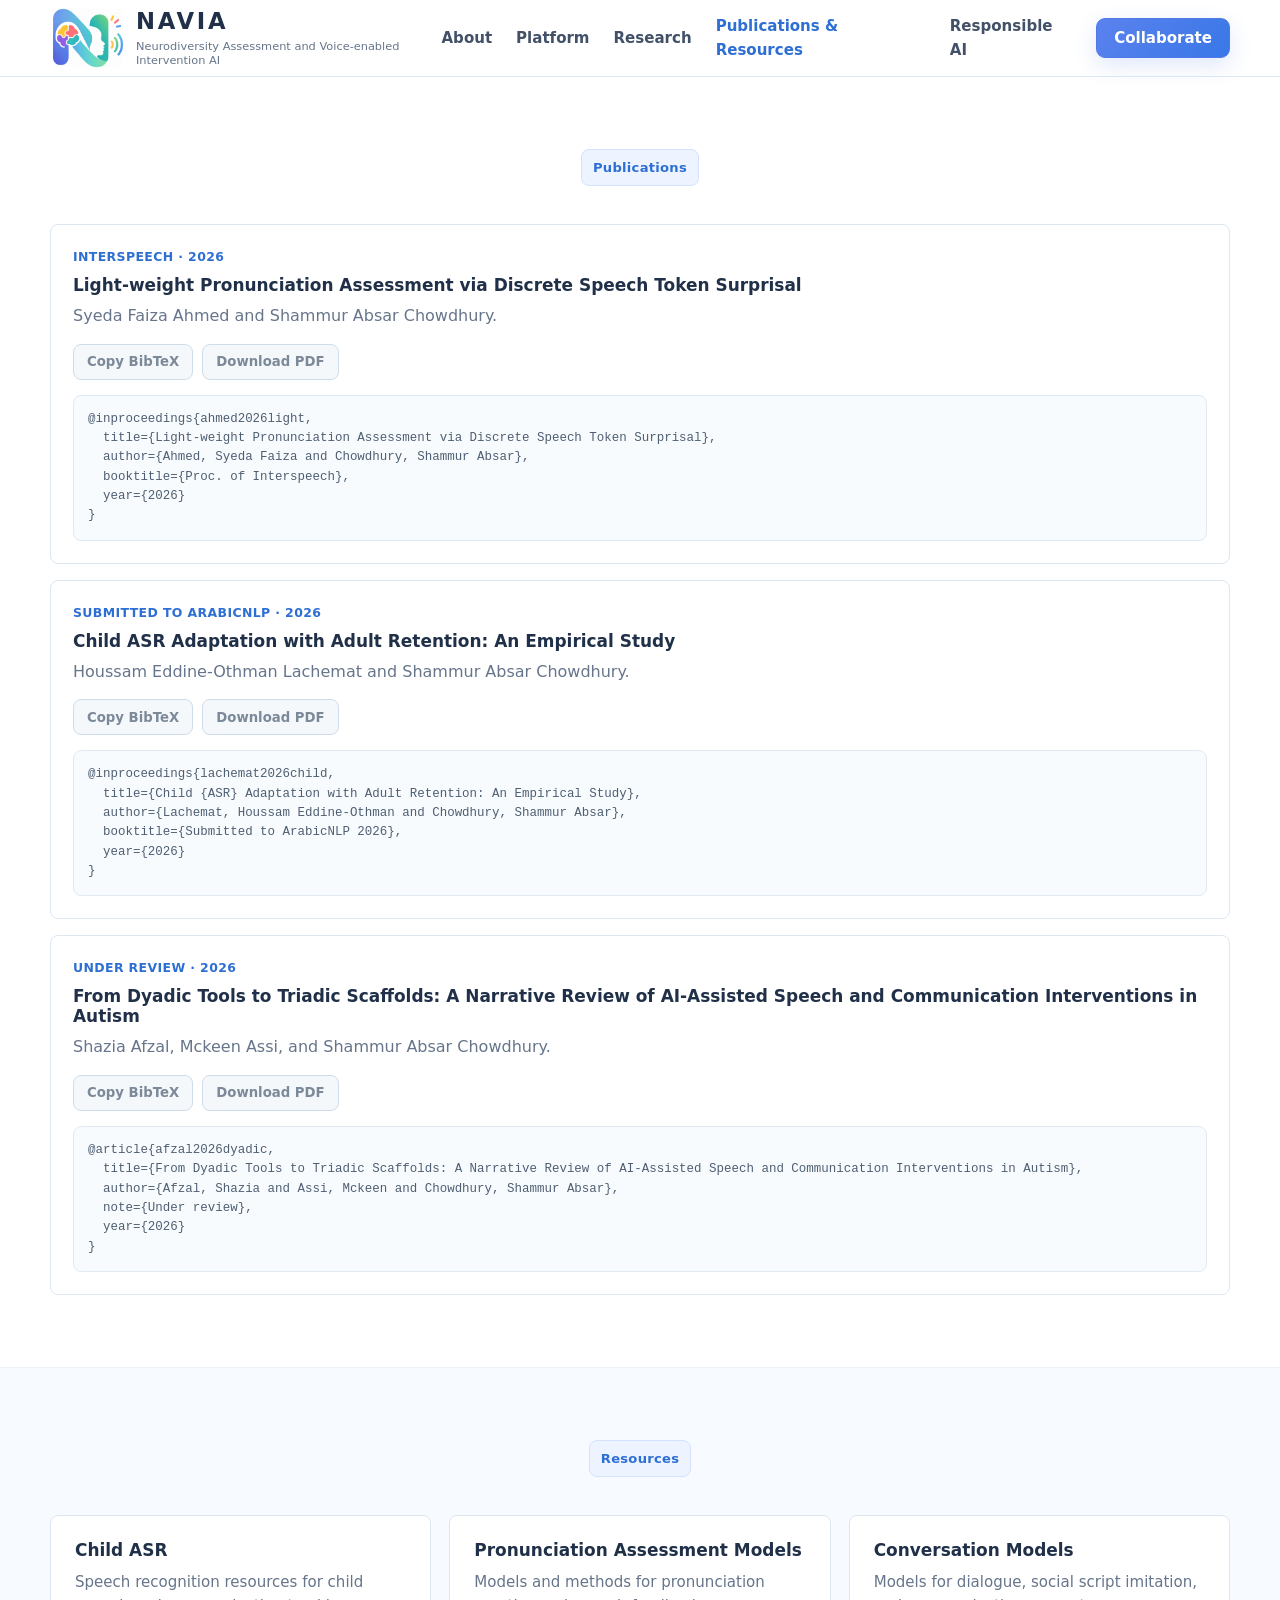
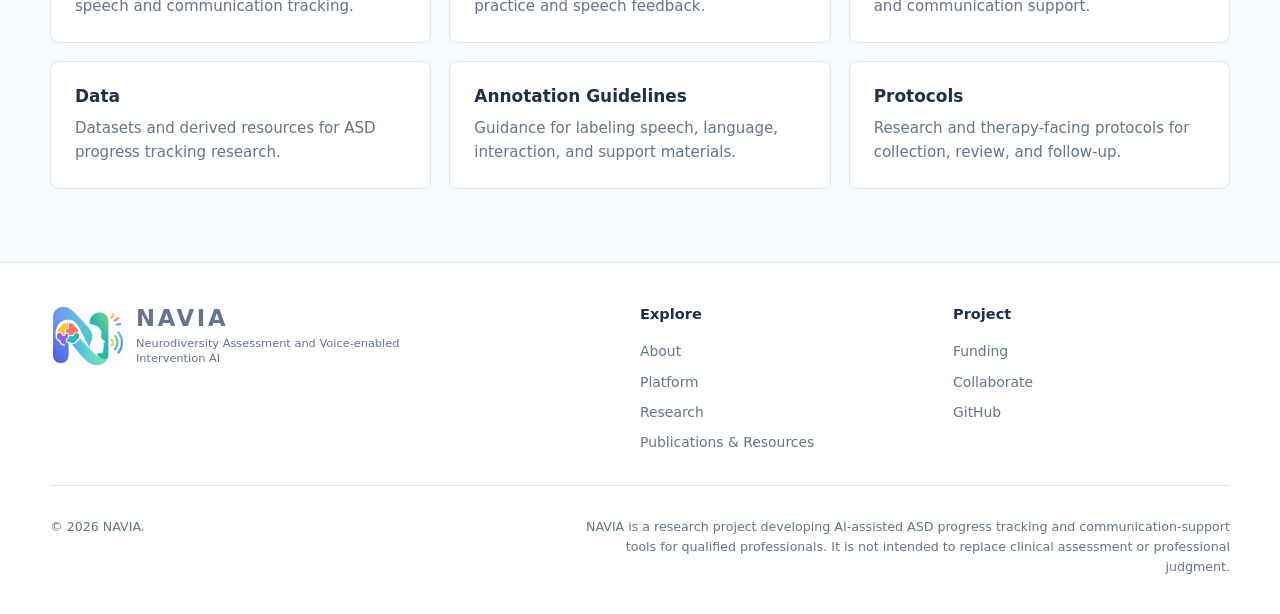
==== publications.html @ b7ba78af "Update resources section categories" ====
<!doctype html>
<html lang="en">
<head>
  <meta charset="utf-8" />
  <meta name="viewport" content="width=device-width, initial-scale=1" />
  <meta name="description" content="NAVIA research publications and resources for ASD progress tracking, speech technology, social stories, and therapist-guided AI." />
  <meta name="theme-color" content="#ffffff" />
  <meta property="og:title" content="NAVIA — Research Publications and Resources" />
  <meta property="og:description" content="Research outputs, resources, and future publications from the NAVIA project." />
  <meta property="og:type" content="website" />
  <title>NAVIA — Research Publications and Resources</title>
  <link rel="stylesheet" href="styles.css?v=20260819-publications" />
</head>
<body>
  <a class="skip-link" href="#main">Skip to content</a>

  <header class="site-header">
    <div class="container nav-wrap">
      <a class="brand" href="index.html#home" aria-label="NAVIA home">
        <img class="brand-mark" src="assets/navia-logo.png?v=20260818-adapted" alt="" width="80" height="80" />
        <span class="brand-copy">
          <strong>NAVIA</strong>
          <small>Neurodiversity Assessment and Voice-enabled Intervention AI</small>
        </span>
      </a>

      <button class="nav-toggle" type="button" aria-label="Open navigation" aria-controls="primary-navigation" aria-expanded="false">
        <span></span><span></span><span></span>
      </button>

      <nav class="main-nav" id="primary-navigation" aria-label="Primary navigation">
        <a href="index.html#about">About</a>
        <a href="index.html#platform">Platform</a>
        <a href="index.html#research">Research</a>
        <a class="active" href="publications.html">Publications &amp; Resources</a>
        <a href="index.html#responsible">Responsible AI</a>
        <a class="button button-small" href="index.html#collaborate">Collaborate</a>
      </nav>
    </div>
  </header>

  <main id="main">
    <section class="section">
      <div class="container">
        <div class="section-heading reveal">
          <span class="eyebrow">Publications</span>
        </div>

        <div class="publication-list">
          <article class="publication-item reveal">
            <div class="publication-meta">Interspeech · 2026</div>
            <h3>Light-weight Pronunciation Assessment via Discrete Speech Token Surprisal</h3>
            <p>Syeda Faiza Ahmed and Shammur Absar Chowdhury.</p>
            <div class="publication-actions" aria-label="Publication actions unavailable in this version">
              <button type="button" disabled>Copy BibTeX</button>
              <button type="button" disabled>Download PDF</button>
            </div>
            <pre class="bibtex" aria-label="BibTeX citation">@inproceedings{ahmed2026light,
  title={Light-weight Pronunciation Assessment via Discrete Speech Token Surprisal},
  author={Ahmed, Syeda Faiza and Chowdhury, Shammur Absar},
  booktitle={Proc. of Interspeech},
  year={2026}
}</pre>
          </article>

          <article class="publication-item reveal">
            <div class="publication-meta">Submitted to ArabicNLP · 2026</div>
            <h3>Child ASR Adaptation with Adult Retention: An Empirical Study</h3>
            <p>Houssam Eddine-Othman Lachemat and Shammur Absar Chowdhury.</p>
            <div class="publication-actions" aria-label="Publication actions unavailable in this version">
              <button type="button" disabled>Copy BibTeX</button>
              <button type="button" disabled>Download PDF</button>
            </div>
            <pre class="bibtex" aria-label="BibTeX citation">@inproceedings{lachemat2026child,
  title={Child {ASR} Adaptation with Adult Retention: An Empirical Study},
  author={Lachemat, Houssam Eddine-Othman and Chowdhury, Shammur Absar},
  booktitle={Submitted to ArabicNLP 2026},
  year={2026}
}</pre>
          </article>

          <article class="publication-item reveal">
            <div class="publication-meta">Under Review · 2026</div>
            <h3>From Dyadic Tools to Triadic Scaffolds: A Narrative Review of AI-Assisted Speech and Communication Interventions in Autism</h3>
            <p>Shazia Afzal, Mckeen Assi, and Shammur Absar Chowdhury.</p>
            <div class="publication-actions" aria-label="Publication actions unavailable in this version">
              <button type="button" disabled>Copy BibTeX</button>
              <button type="button" disabled>Download PDF</button>
            </div>
            <pre class="bibtex" aria-label="BibTeX citation">@article{afzal2026dyadic,
  title={From Dyadic Tools to Triadic Scaffolds: A Narrative Review of AI-Assisted Speech and Communication Interventions in Autism},
  author={Afzal, Shazia and Assi, Mckeen and Chowdhury, Shammur Absar},
  note={Under review},
  year={2026}
}</pre>
          </article>
        </div>
      </div>
    </section>

    <section class="section soft">
      <div class="container">
        <div class="section-heading reveal">
          <span class="eyebrow">Resources</span>
        </div>

        <div class="resource-grid">
          <article class="resource-card reveal">
            <h3>Child ASR</h3>
            <p>Speech recognition resources for child speech and communication tracking.</p>
          </article>
          <article class="resource-card reveal">
            <h3>Pronunciation Assessment Models</h3>
            <p>Models and methods for pronunciation practice and speech feedback.</p>
          </article>
          <article class="resource-card reveal">
            <h3>Conversation Models</h3>
            <p>Models for dialogue, social script imitation, and communication support.</p>
          </article>
          <article class="resource-card reveal">
            <h3>Data</h3>
            <p>Datasets and derived resources for ASD progress tracking research.</p>
          </article>
          <article class="resource-card reveal">
            <h3>Annotation Guidelines</h3>
            <p>Guidance for labeling speech, language, interaction, and support materials.</p>
          </article>
          <article class="resource-card reveal">
            <h3>Protocols</h3>
            <p>Research and therapy-facing protocols for collection, review, and follow-up.</p>
          </article>
        </div>
      </div>
    </section>
  </main>

  <footer class="site-footer">
    <div class="container footer-grid">
      <div>
        <a class="brand footer-brand" href="index.html#home">
          <img class="brand-mark" src="assets/navia-logo.png?v=20260818-adapted" alt="" width="80" height="80" />
          <span class="brand-copy">
            <strong>NAVIA</strong>
            <small>Neurodiversity Assessment and Voice-enabled Intervention AI</small>
          </span>
        </a>
      </div>
      <div>
        <h3>Explore</h3>
        <a href="index.html#about">About</a>
        <a href="index.html#platform">Platform</a>
        <a href="index.html#research">Research</a>
        <a href="publications.html">Publications &amp; Resources</a>
      </div>
      <div>
        <h3>Project</h3>
        <a href="index.html#funding">Funding</a>
        <a href="index.html#collaborate">Collaborate</a>
        <a href="https://github.com/NAVIA-NeurodiversityWSpeech">GitHub</a>
      </div>
    </div>
    <div class="container footer-bottom">
      <p>© <span id="year"></span> NAVIA.</p>
      <p>NAVIA is a research project developing AI-assisted ASD progress tracking and communication-support tools for qualified professionals. It is not intended to replace clinical assessment or professional judgment.</p>
    </div>
  </footer>

  <script src="script.js?v=20260818-adapted"></script>
</body>
</html>
---- styles.css ----
:root {
  --bg: #ffffff;
  --ink: #203048;
  --muted: #66758b;
  --line: #dce7f2;
  --blue: #4f79e7;
  --blue-2: #2e6fd3;
  --teal: #37b9ad;
  --lavender: #8f7ae7;
  --soft: #f7fbff;
  --shadow: 0 18px 50px rgba(51, 82, 120, 0.10);
  --radius: 8px;
  --max: 1180px;
}

* { box-sizing: border-box; }
html { scroll-behavior: smooth; }
body {
  margin: 0;
  font-family: Inter, ui-sans-serif, system-ui, -apple-system, BlinkMacSystemFont, "Segoe UI", sans-serif;
  color: var(--ink);
  background: var(--bg);
  line-height: 1.6;
  -webkit-font-smoothing: antialiased;
}
a { color: inherit; text-decoration: none; }
img, svg { max-width: 100%; display: block; }
button, input, textarea, select { font: inherit; }
.container { width: min(var(--max), calc(100% - 40px)); margin: 0 auto; }

.skip-link {
  position: absolute;
  top: -60px;
  left: 16px;
  z-index: 999;
  padding: 10px 14px;
  border-radius: 8px;
  background: var(--ink);
  color: white;
}
.skip-link:focus { top: 12px; }

.site-header {
  position: sticky;
  top: 0;
  z-index: 50;
  border-bottom: 1px solid rgba(220,231,242,.9);
  background: rgba(255,255,255,.94);
  backdrop-filter: blur(14px);
}
.nav-wrap {
  min-height: 76px;
  display: flex;
  align-items: center;
  justify-content: space-between;
  gap: 24px;
}
.brand { display: inline-flex; align-items: center; gap: 10px; }
.brand-mark { width: 76px; height: 62px; object-fit: contain; flex: 0 0 auto; }
.brand-copy { display: flex; flex-direction: column; line-height: 1.08; }
.brand-copy strong { font-size: 1.42rem; letter-spacing: .12em; font-weight: 700; }
.brand-copy small {
  margin-top: 5px;
  max-width: 285px;
  color: var(--muted);
  font-size: .71rem;
  line-height: 1.25;
}

.main-nav { display: flex; align-items: center; gap: 24px; }
.main-nav a { color: #425168; font-size: .94rem; font-weight: 650; }
.main-nav a:not(.button):hover,
.main-nav a.active { color: var(--blue-2); }
.nav-toggle { display: none; border: 0; background: transparent; padding: 8px; cursor: pointer; }
.nav-toggle span { display: block; width: 24px; height: 2px; background: var(--ink); margin: 5px 0; border-radius: 999px; }

.button {
  display: inline-flex;
  align-items: center;
  justify-content: center;
  min-height: 46px;
  padding: 0 21px;
  border: 1px solid var(--blue);
  border-radius: 9px;
  background: linear-gradient(135deg, #5b82ee, #3877e7);
  color: white !important;
  font-weight: 700;
  box-shadow: 0 8px 22px rgba(61,112,220,.16);
  transition: transform .18s ease, box-shadow .18s ease;
}
.button:hover { transform: translateY(-1px); box-shadow: 0 11px 28px rgba(61,112,220,.22); }
.button-small { min-height: 40px; padding: 0 17px; }
.button-outline { background: white; color: var(--blue-2) !important; box-shadow: none; }

.hero {
  position: relative;
  overflow: hidden;
  padding: 58px 0 58px;
  background: linear-gradient(180deg, #fbfdff 0%, #ffffff 72%);
}
.hero-grid { display: grid; grid-template-columns: 1.03fr .97fr; gap: 54px; align-items: center; }
.eyebrow {
  display: inline-flex;
  padding: 7px 11px;
  border-radius: 8px;
  background: #eef4ff;
  border: 1px solid #d4e2ff;
  color: var(--blue-2);
  font-size: .82rem;
  font-weight: 700;
  letter-spacing: .02em;
}
h1, h2, h3 { margin: 0; line-height: 1.18; }
.hero-title {
  margin-top: 16px;
  max-width: 690px;
  font-size: clamp(1.95rem, 3.1vw, 2.85rem);
  line-height: 1.22;
  font-weight: 720;
  letter-spacing: 0;
}
h2 { font-size: clamp(1.7rem, 2.7vw, 2.45rem); letter-spacing: -.015em; }
h3 { font-size: 1.06rem; }
.hero-lead {
  margin: 20px 0 0;
  max-width: 620px;
  color: var(--muted);
  font-size: 1.02rem;
}
.hero-actions { display: flex; gap: 13px; margin-top: 25px; }
.hero-trust {
  display: flex;
  flex-wrap: wrap;
  gap: 9px 18px;
  margin-top: 24px;
  color: #52637a;
  font-size: .87rem;
  font-weight: 650;
}
.hero-trust span::before { content: "•"; color: var(--teal); margin-right: 8px; }
.hero-visual {
  width: min(100%, 500px);
  justify-self: end;
  overflow: hidden;
  border: 1px solid #dbe8f5;
  border-radius: 18px;
  box-shadow: 0 24px 44px rgba(53,83,110,.12);
  background: #fff;
}
.hero-visual img {
  display: block;
  width: 100%;
  height: clamp(285px, 31vw, 370px);
  object-fit: cover;
}

.section { padding: 72px 0; }
.section.soft {
  background: var(--soft);
  border-top: 1px solid #edf3f8;
  border-bottom: 1px solid #edf3f8;
}
.section-heading { max-width: 760px; margin: 0 auto 38px; text-align: center; }
.section-heading h2 { margin-top: 13px; }
.section-heading p { margin: 14px 0 0; color: var(--muted); font-size: 1.02rem; }

.core-grid {
  display: grid;
  grid-template-columns: repeat(3, minmax(0, 1fr));
  gap: 18px;
}
.core-card {
  padding: 28px 24px;
  border: 1px solid var(--line);
  border-radius: var(--radius);
  background: white;
  transition: transform .18s ease, box-shadow .18s ease, border-color .18s ease;
}
.core-card:hover { transform: translateY(-3px); box-shadow: var(--shadow); border-color: #c9d9eb; }
.core-card h3 { margin-top: 18px; font-size: 1.16rem; }
.core-card p { margin: 10px 0 0; color: var(--muted); font-size: .94rem; }
.icon-circle {
  width: 58px;
  height: 58px;
  border-radius: 50%;
  display: grid;
  place-items: center;
}
.icon-circle svg { width: 32px; height: 32px; }
.icon-circle.blue { color: #4673df; background: #edf2ff; }
.icon-circle.teal { color: #2d9f98; background: #e8f7f5; }
.icon-circle.lavender { color: #7c6add; background: #f0edff; }

.support-strip {
  margin-top: 18px;
  padding: 18px 20px;
  display: flex;
  align-items: center;
  flex-wrap: wrap;
  gap: 10px;
  border: 1px solid #dce8f2;
  border-radius: 8px;
  background: #fbfdff;
}
.support-strip strong { margin-right: 5px; }
.support-strip span {
  padding: 6px 9px;
  border-radius: 8px;
  background: #f0f6ff;
  color: #52647b;
  font-size: .82rem;
}

.workflow-grid {
  display: grid;
  grid-template-columns: 1fr auto 1fr auto 1fr auto 1fr;
  gap: 14px;
  align-items: stretch;
}
.workflow-step {
  position: relative;
  padding: 20px 18px 18px;
  border: 1px solid var(--line);
  border-top: 4px solid #78d4c8;
  border-radius: 8px;
  background: white;
  box-shadow: 0 12px 26px rgba(45,72,96,.06);
}
.workflow-step:nth-of-type(2) { border-top-color: #8da8ef; }
.workflow-step:nth-of-type(3) { border-top-color: #f3c657; }
.workflow-step:nth-of-type(4) { border-top-color: #7ad391; }
.workflow-step h3 { margin-top: 15px; }
.workflow-step p { margin: 8px 0 0; color: var(--muted); font-size: .9rem; }
.workflow-step small {
  display: block;
  margin-top: 13px;
  color: #52647b;
  font-size: .76rem;
  font-weight: 700;
}
.workflow-arrow {
  display: grid;
  place-items: center;
  color: #7d8ba0;
  font-size: 1.35rem;
}
.step-number {
  width: 30px;
  height: 30px;
  display: grid;
  place-items: center;
  border-radius: 8px;
  background: #edf3ff;
  color: var(--blue-2);
  font-weight: 800;
}
.loop-note {
  width: fit-content;
  margin: 20px auto 0;
  padding: 8px 12px;
  border-radius: 8px;
  background: #ecf8f5;
  color: #278c80;
  font-size: .86rem;
  font-weight: 700;
}

.research-simple {
  display: grid;
  grid-template-columns: .95fr 1.05fr;
  gap: 58px;
  align-items: start;
}
.research-copy h2 { margin-top: 14px; }
.research-copy p { margin: 16px 0 0; color: var(--muted); }
.research-tags { display: grid; gap: 12px; }
.research-tags > div {
  padding: 17px 18px;
  border: 1px solid var(--line);
  border-radius: 8px;
  background: white;
}
.research-tags strong { display: block; font-size: .97rem; }
.research-tags span { display: block; margin-top: 4px; color: var(--muted); font-size: .87rem; }

.responsible-grid {
  display: grid;
  grid-template-columns: repeat(4, minmax(0, 1fr));
  gap: 16px;
}
.mini-card {
  padding: 22px;
  border: 1px solid var(--line);
  background: white;
  border-radius: 8px;
}
.mini-card p { color: var(--muted); font-size: .91rem; margin: 8px 0 0; }

.about-card {
  display: grid;
  grid-template-columns: .95fr 1.05fr;
  gap: 42px;
  align-items: center;
  padding: 34px 36px;
  border: 1px solid var(--line);
  border-radius: 8px;
  background: linear-gradient(135deg, #fbfdff 0%, #f8fcfb 100%);
}
.about-card h2 { margin-top: 14px; font-size: clamp(1.65rem, 2.6vw, 2.35rem); }
.about-card p { color: var(--muted); font-size: 1rem; }
.about-copy p { margin: 16px 0 0; }
.about-panel {
  padding: 22px;
  border: 1px solid #dce9f4;
  border-radius: 8px;
  background: rgba(255,255,255,.82);
  box-shadow: 0 16px 34px rgba(45,72,96,.06);
}
.about-panel-head {
  display: flex;
  align-items: center;
  gap: 12px;
  margin-bottom: 16px;
}
.about-panel-mark {
  width: 42px;
  height: 42px;
  display: grid;
  place-items: center;
  border-radius: 8px;
  background: #eef4ff;
  color: var(--blue-2);
  font-size: .86rem;
  font-weight: 800;
}
.about-list {
  display: grid;
  gap: 11px;
  padding: 0;
  margin: 0;
  list-style: none;
}
.about-list li {
  position: relative;
  padding-left: 24px;
  color: #53657a;
  font-size: .94rem;
}
.about-list li::before {
  content: "";
  position: absolute;
  left: 0;
  top: .45em;
  width: 9px;
  height: 9px;
  border-radius: 50%;
  background: var(--teal);
  box-shadow: 0 0 0 4px rgba(68,191,175,.13);
}

.funding-section { padding: 42px 0; }
.funding-card {
  display: grid;
  grid-template-columns: auto 1fr;
  gap: 24px;
  align-items: center;
  padding: 20px 24px;
  border: 1px solid var(--line);
  border-radius: 8px;
  background: white;
}
.funding-logo-wrap {
  display: flex;
  align-items: center;
  justify-content: center;
  padding: 10px;
  border: 1px solid #edf3f8;
  border-radius: 8px;
  background: #fff;
}
.funding-logo {
  width: min(100%, 170px);
  height: auto;
  object-fit: contain;
}
.funding-card h2 {
  margin-top: 10px;
  font-size: clamp(1.25rem, 1.8vw, 1.65rem);
}
.funding-card p {
  margin: 8px 0 0;
  color: var(--muted);
  font-size: .95rem;
}

.cta-section { padding: 0 0 78px; }
.cta-card {
  display: grid;
  grid-template-columns: .9fr 1.1fr;
  gap: 46px;
  padding: 38px;
  border: 1px solid #cbe8e4;
  border-radius: 8px;
  background: linear-gradient(135deg, #f4fbff 0%, #f0fbf8 100%);
}
.cta-card h2 {
  margin-top: 13px;
  font-size: clamp(1.6rem, 2.2vw, 2.1rem);
  line-height: 1.22;
}
.cta-card p { color: var(--muted); }
.text-link { color: var(--blue-2); font-weight: 700; }
.text-link:hover { text-decoration: underline; }

.contact-form { display: grid; grid-template-columns: 1fr 1fr; gap: 14px; }
.contact-form label { display: grid; gap: 6px; }
.contact-form label span { font-size: .78rem; color: #53657a; font-weight: 700; }
.contact-form input,
.contact-form textarea,
.contact-form select {
  width: 100%;
  border: 1px solid #cfddeb;
  border-radius: 9px;
  padding: 12px 13px;
  background: white;
  color: var(--ink);
  outline: none;
}
.contact-form input:focus,
.contact-form textarea:focus,
.contact-form select:focus {
  border-color: var(--blue);
  box-shadow: 0 0 0 3px rgba(79,121,231,.10);
}
.contact-form .full { grid-column: 1 / -1; }
.form-note { margin: 0; color: #278a7e !important; font-size: .86rem; }

.site-footer { border-top: 1px solid var(--line); padding: 42px 0 24px; }
.footer-grid {
  display: grid;
  grid-template-columns: 2fr 1fr 1fr;
  gap: 36px;
}
.footer-grid h3 { margin-bottom: 10px; font-size: .91rem; }
.footer-grid > div:not(:first-child) {
  display: flex;
  flex-direction: column;
  align-items: flex-start;
  gap: 8px;
}
.footer-grid a { color: var(--muted); font-size: .87rem; }
.footer-grid a:hover { color: var(--blue-2); }
.footer-brand .brand-copy small { max-width: 330px; line-height: 1.35; }
.footer-bottom {
  display: flex;
  justify-content: space-between;
  gap: 24px;
  margin-top: 32px;
  padding-top: 18px;
  border-top: 1px solid var(--line);
  color: var(--muted);
  font-size: .79rem;
}
.footer-bottom p:last-child { max-width: 650px; text-align: right; }

.page-hero {
  padding: 58px 0 38px;
  background: linear-gradient(180deg, #fbfdff 0%, #ffffff 72%);
}
.page-hero-copy {
  max-width: 780px;
}
.page-hero-copy h1 {
  margin-top: 16px;
  font-size: clamp(1.95rem, 3vw, 2.85rem);
  line-height: 1.2;
  font-weight: 720;
  letter-spacing: 0;
}
.page-hero-copy p {
  margin: 18px 0 0;
  max-width: 680px;
  color: var(--muted);
}
.resource-grid {
  display: grid;
  grid-template-columns: repeat(3, minmax(0, 1fr));
  gap: 18px;
}
.resource-card {
  padding: 24px;
  border: 1px solid var(--line);
  border-radius: 8px;
  background: white;
}
.resource-card p {
  margin: 10px 0 0;
  color: var(--muted);
  font-size: .94rem;
}
.publication-list {
  display: grid;
  gap: 16px;
}
.publication-item {
  padding: 22px;
  border: 1px solid var(--line);
  border-radius: 8px;
  background: white;
}
.publication-meta {
  margin-bottom: 8px;
  color: var(--blue-2);
  font-size: .78rem;
  font-weight: 800;
  text-transform: uppercase;
  letter-spacing: .03em;
}
.publication-item p {
  margin: 8px 0 0;
  color: var(--muted);
}
.publication-actions {
  display: flex;
  flex-wrap: wrap;
  gap: 9px;
  margin-top: 15px;
}
.publication-actions button {
  min-height: 36px;
  padding: 0 13px;
  border: 1px solid #cfddeb;
  border-radius: 8px;
  background: #f5f8fb;
  color: #7b8999;
  font: inherit;
  font-size: .83rem;
  font-weight: 700;
  cursor: not-allowed;
}
.bibtex {
  overflow-x: auto;
  margin: 15px 0 0;
  padding: 14px;
  border: 1px solid #e1eaf3;
  border-radius: 8px;
  background: #f8fbfd;
  color: #4f5f73;
  font-size: .78rem;
  line-height: 1.55;
}

.reveal {
  opacity: 0;
  transform: translateY(14px);
  transition: opacity .55s ease, transform .55s ease;
}
.reveal.visible { opacity: 1; transform: none; }

@media (max-width: 1050px) {
  .main-nav { gap: 16px; }
  .hero-grid { gap: 38px; }
  .workflow-grid { grid-template-columns: 1fr 1fr; }
  .workflow-arrow { display: none; }
  .responsible-grid { grid-template-columns: repeat(2, 1fr); }
  .resource-grid { grid-template-columns: 1fr 1fr; }
}

@media (max-width: 820px) {
  .container { width: min(100% - 28px, var(--max)); }
  .nav-toggle { display: block; }
  .main-nav {
    position: absolute;
    left: 14px;
    right: 14px;
    top: 70px;
    display: none;
    flex-direction: column;
    align-items: stretch;
    padding: 16px;
    border: 1px solid var(--line);
  border-radius: 8px;
    background: white;
    box-shadow: var(--shadow);
  }
  .main-nav.open { display: flex; }
  .main-nav a { padding: 7px 4px; }
  .main-nav .button { margin-top: 4px; }

  .hero { padding-top: 40px; }
  .hero-grid,
  .research-simple,
  .about-card,
  .funding-card,
  .cta-card,
  .footer-grid { grid-template-columns: 1fr; }
  .core-grid { grid-template-columns: 1fr; }
  .hero-copy { order: 1; }
  .hero-visual {
    order: 2;
    width: 100%;
    justify-self: stretch;
  }
  .hero-visual img {
    height: auto;
    aspect-ratio: 3 / 2;
  }
  .about-card { gap: 18px; }
  .funding-card { gap: 22px; }
  .funding-logo-wrap { width: fit-content; }
  .footer-bottom { flex-direction: column; }
  .footer-bottom p:last-child { text-align: left; }
}

@media (max-width: 560px) {
  .brand-copy small { display: none; }
  .nav-wrap { min-height: 68px; }
  .brand-mark { width: 68px; height: 54px; }
  .hero { padding: 34px 0 48px; }
  .hero-title { font-size: 1.85rem; }
  .hero-actions { flex-direction: column; align-items: stretch; }
  .section { padding: 58px 0; }
  .workflow-grid,
  .responsible-grid,
  .resource-grid,
  .contact-form { grid-template-columns: 1fr; }
  .contact-form .full { grid-column: auto; }
  .cta-card,
  .funding-card,
  .about-card { padding: 26px 20px; }
}
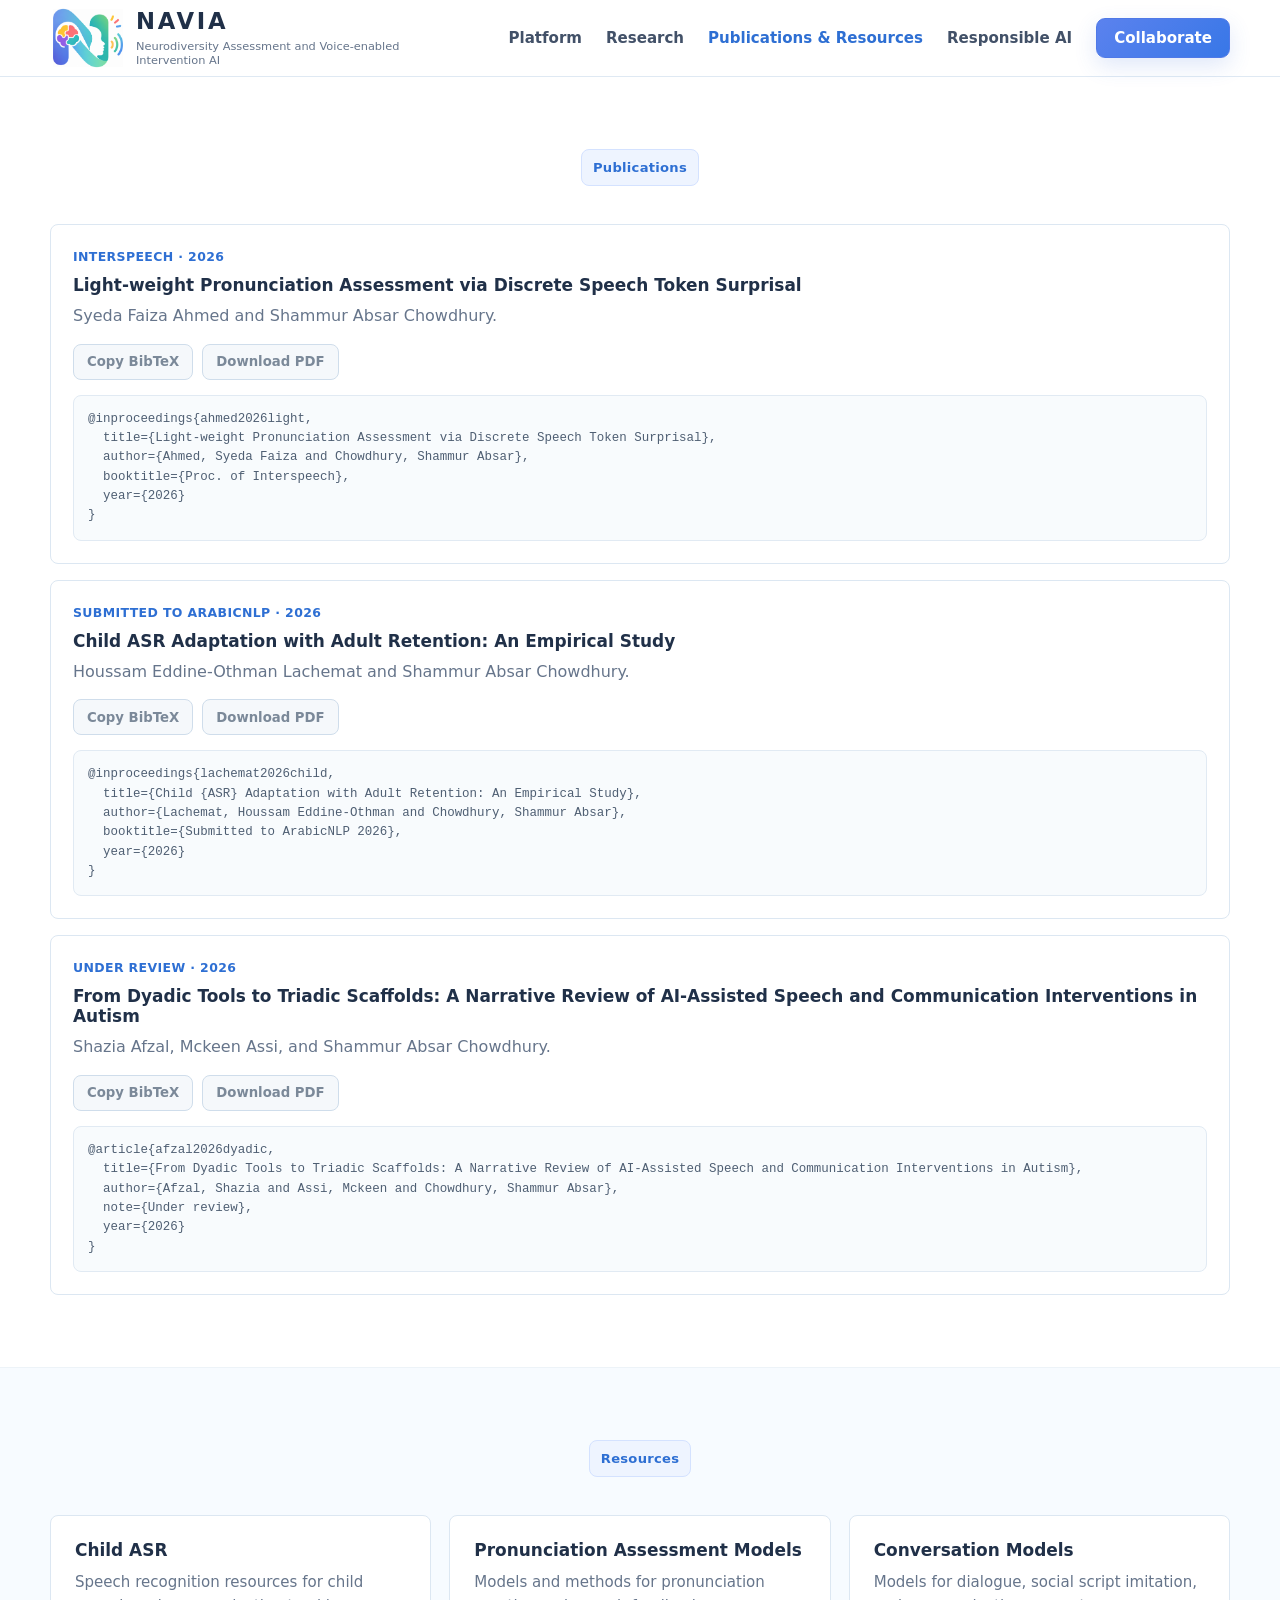
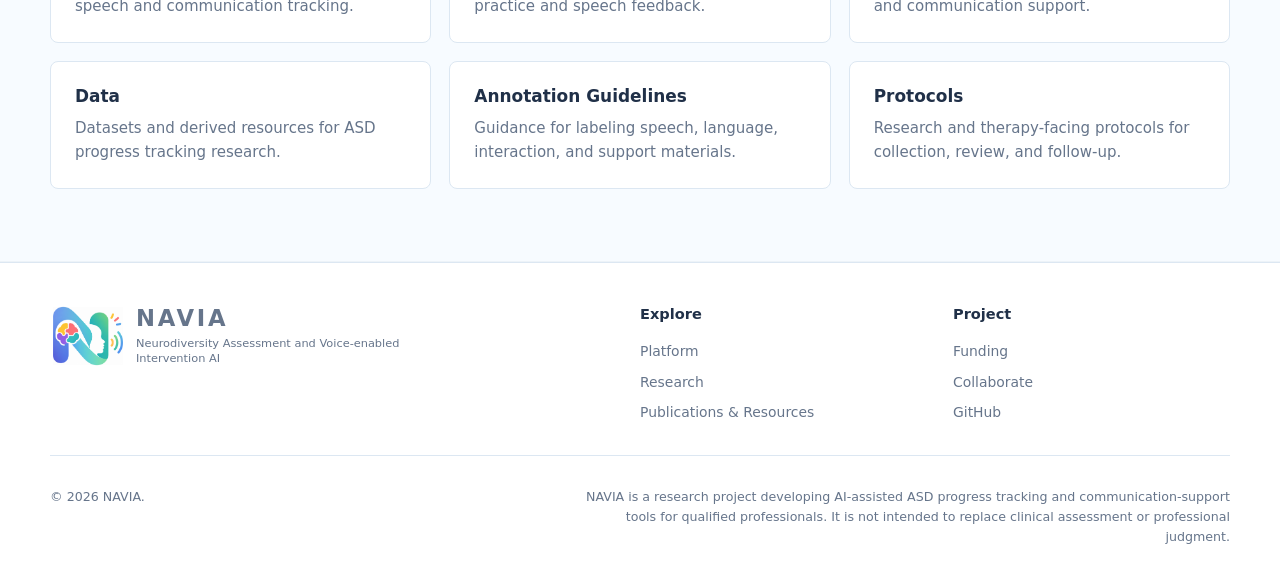
==== commit 82999aab: "Refine homepage messaging" ====
--- a/publications.html
+++ b/publications.html
@@ -29,7 +29,6 @@
       </button>
 
       <nav class="main-nav" id="primary-navigation" aria-label="Primary navigation">
-        <a href="index.html#about">About</a>
         <a href="index.html#platform">Platform</a>
         <a href="index.html#research">Research</a>
         <a class="active" href="publications.html">Publications &amp; Resources</a>
@@ -147,7 +146,6 @@
       </div>
       <div>
         <h3>Explore</h3>
-        <a href="index.html#about">About</a>
         <a href="index.html#platform">Platform</a>
         <a href="index.html#research">Research</a>
         <a href="publications.html">Publications &amp; Resources</a>
--- a/styles.css
+++ b/styles.css
@@ -192,23 +192,27 @@
 .icon-circle.lavender { color: #7c6add; background: #f0edff; }
 
 .support-strip {
-  margin-top: 18px;
-  padding: 18px 20px;
+  width: fit-content;
+  margin: 18px auto 0;
+  padding: 14px 16px;
   display: flex;
   align-items: center;
   flex-wrap: wrap;
-  gap: 10px;
+  gap: 8px 12px;
   border: 1px solid #dce8f2;
   border-radius: 8px;
   background: #fbfdff;
 }
-.support-strip strong { margin-right: 5px; }
+.support-strip span + span::before {
+  content: "·";
+  margin-right: 12px;
+  color: #94a4b8;
+  font-weight: 800;
+}
 .support-strip span {
-  padding: 6px 9px;
-  border-radius: 8px;
-  background: #f0f6ff;
   color: #52647b;
-  font-size: .82rem;
+  font-size: .85rem;
+  font-weight: 700;
 }
 
 .workflow-grid {
@@ -295,68 +299,6 @@
   border-radius: 8px;
 }
 .mini-card p { color: var(--muted); font-size: .91rem; margin: 8px 0 0; }
-
-.about-card {
-  display: grid;
-  grid-template-columns: .95fr 1.05fr;
-  gap: 42px;
-  align-items: center;
-  padding: 34px 36px;
-  border: 1px solid var(--line);
-  border-radius: 8px;
-  background: linear-gradient(135deg, #fbfdff 0%, #f8fcfb 100%);
-}
-.about-card h2 { margin-top: 14px; font-size: clamp(1.65rem, 2.6vw, 2.35rem); }
-.about-card p { color: var(--muted); font-size: 1rem; }
-.about-copy p { margin: 16px 0 0; }
-.about-panel {
-  padding: 22px;
-  border: 1px solid #dce9f4;
-  border-radius: 8px;
-  background: rgba(255,255,255,.82);
-  box-shadow: 0 16px 34px rgba(45,72,96,.06);
-}
-.about-panel-head {
-  display: flex;
-  align-items: center;
-  gap: 12px;
-  margin-bottom: 16px;
-}
-.about-panel-mark {
-  width: 42px;
-  height: 42px;
-  display: grid;
-  place-items: center;
-  border-radius: 8px;
-  background: #eef4ff;
-  color: var(--blue-2);
-  font-size: .86rem;
-  font-weight: 800;
-}
-.about-list {
-  display: grid;
-  gap: 11px;
-  padding: 0;
-  margin: 0;
-  list-style: none;
-}
-.about-list li {
-  position: relative;
-  padding-left: 24px;
-  color: #53657a;
-  font-size: .94rem;
-}
-.about-list li::before {
-  content: "";
-  position: absolute;
-  left: 0;
-  top: .45em;
-  width: 9px;
-  height: 9px;
-  border-radius: 50%;
-  background: var(--teal);
-  box-shadow: 0 0 0 4px rgba(68,191,175,.13);
-}
 
 .funding-section { padding: 42px 0; }
 .funding-card {
@@ -590,7 +532,6 @@
   .hero { padding-top: 40px; }
   .hero-grid,
   .research-simple,
-  .about-card,
   .funding-card,
   .cta-card,
   .footer-grid { grid-template-columns: 1fr; }
@@ -605,7 +546,6 @@
     height: auto;
     aspect-ratio: 3 / 2;
   }
-  .about-card { gap: 18px; }
   .funding-card { gap: 22px; }
   .funding-logo-wrap { width: fit-content; }
   .footer-bottom { flex-direction: column; }
@@ -626,6 +566,5 @@
   .contact-form { grid-template-columns: 1fr; }
   .contact-form .full { grid-column: auto; }
   .cta-card,
-  .funding-card,
-  .about-card { padding: 26px 20px; }
-}
+  .funding-card { padding: 26px 20px; }
+}
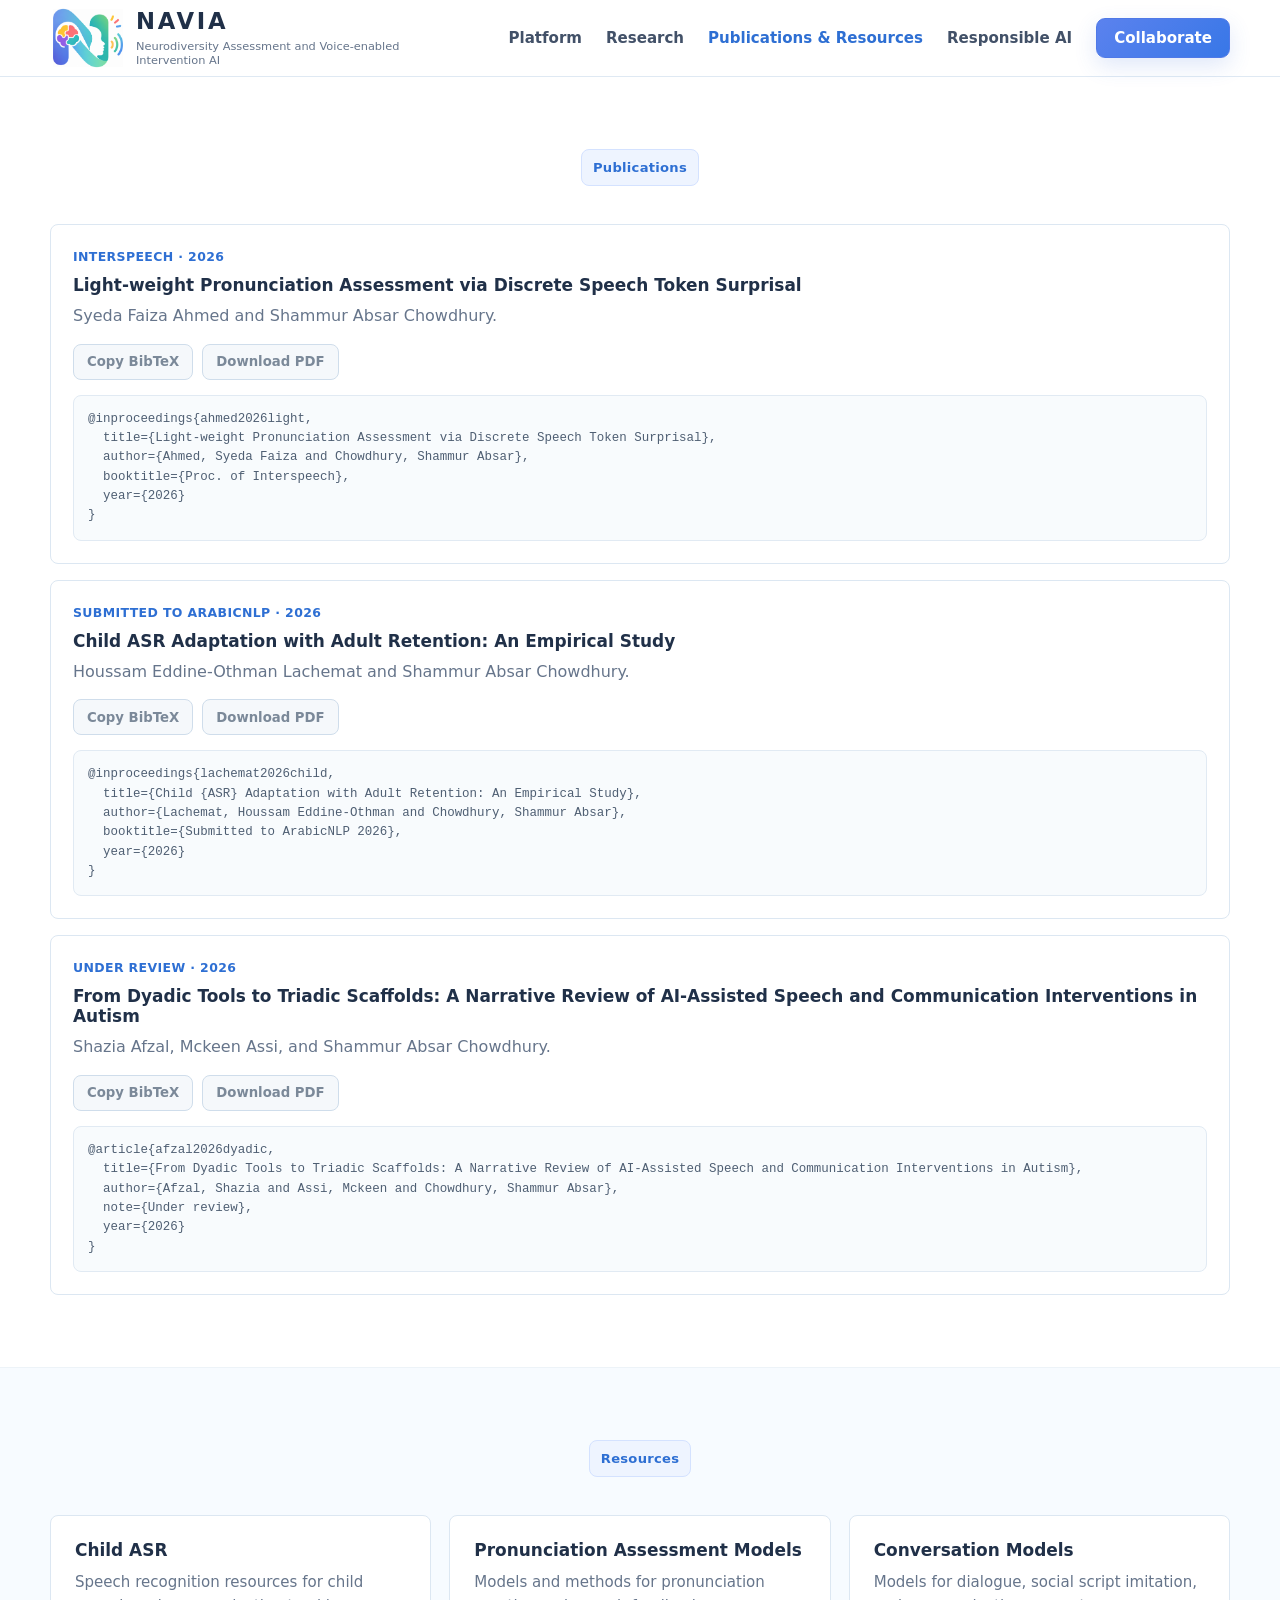
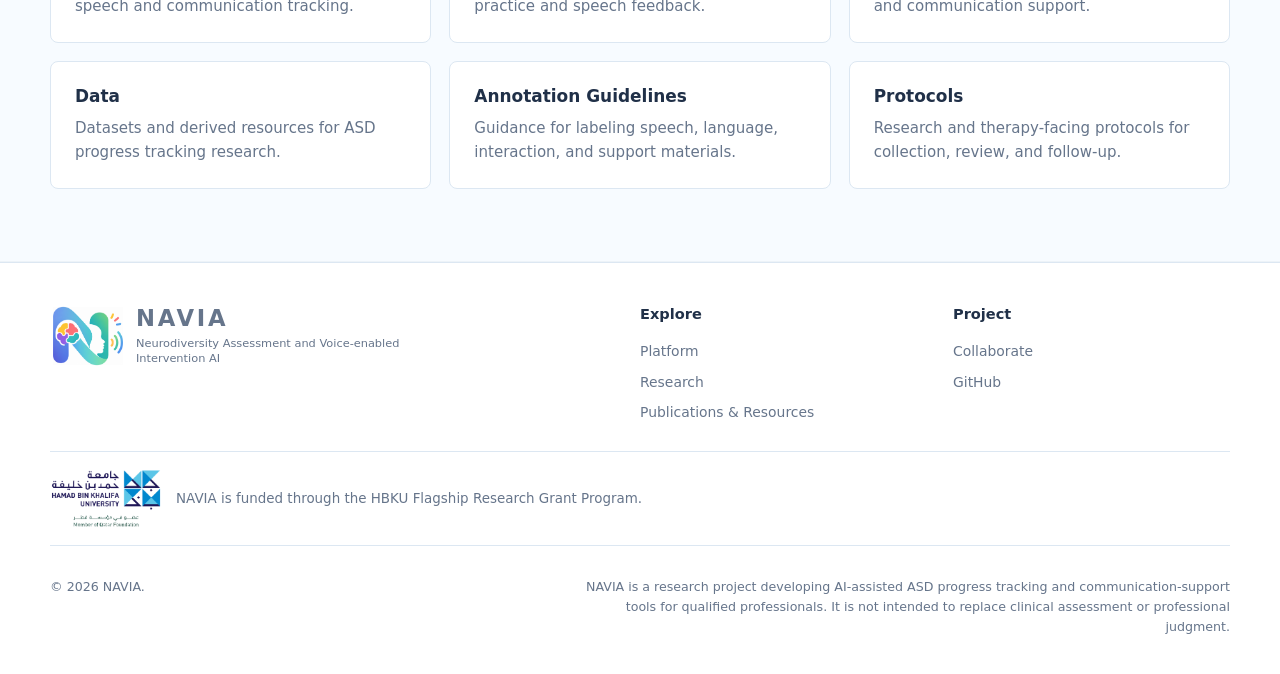
==== commit 8ff97692: "Move funding acknowledgement to footer" ====
--- a/publications.html
+++ b/publications.html
@@ -152,10 +152,13 @@
       </div>
       <div>
         <h3>Project</h3>
-        <a href="index.html#funding">Funding</a>
         <a href="index.html#collaborate">Collaborate</a>
         <a href="https://github.com/NAVIA-NeurodiversityWSpeech">GitHub</a>
       </div>
+    </div>
+    <div class="container footer-funding">
+      <img src="assets/hbku-logo.png?v=20260819-funding" alt="Hamad Bin Khalifa University, Member of Qatar Foundation" width="627" height="318" />
+      <p>NAVIA is funded through the HBKU Flagship Research Grant Program.</p>
     </div>
     <div class="container footer-bottom">
       <p>© <span id="year"></span> NAVIA.</p>
--- a/styles.css
+++ b/styles.css
@@ -270,67 +270,48 @@
 }
 
 .research-simple {
-  display: grid;
-  grid-template-columns: .95fr 1.05fr;
-  gap: 58px;
-  align-items: start;
-}
-.research-copy h2 { margin-top: 14px; }
-.research-copy p { margin: 16px 0 0; color: var(--muted); }
-.research-tags { display: grid; gap: 12px; }
-.research-tags > div {
-  padding: 17px 18px;
+  max-width: 820px;
+  text-align: center;
+}
+.research-copy p { margin: 16px auto 0; color: var(--muted); }
+.research-tags {
+  display: flex;
+  justify-content: center;
+  flex-wrap: wrap;
+  gap: 8px 14px;
+  margin-top: 20px;
+  color: #52647b;
+  font-size: .86rem;
+  font-weight: 700;
+}
+.research-tags span + span::before {
+  content: "·";
+  margin-right: 14px;
+  color: #94a4b8;
+  font-weight: 800;
+}
+
+.responsible-block {
+  display: grid;
+  grid-template-columns: .9fr 1.1fr;
+  gap: 34px;
+  align-items: center;
+  padding: 24px 28px;
   border: 1px solid var(--line);
   border-radius: 8px;
   background: white;
 }
-.research-tags strong { display: block; font-size: .97rem; }
-.research-tags span { display: block; margin-top: 4px; color: var(--muted); font-size: .87rem; }
-
-.responsible-grid {
-  display: grid;
-  grid-template-columns: repeat(4, minmax(0, 1fr));
-  gap: 16px;
-}
-.mini-card {
-  padding: 22px;
-  border: 1px solid var(--line);
-  background: white;
-  border-radius: 8px;
-}
-.mini-card p { color: var(--muted); font-size: .91rem; margin: 8px 0 0; }
-
-.funding-section { padding: 42px 0; }
-.funding-card {
-  display: grid;
-  grid-template-columns: auto 1fr;
-  gap: 24px;
-  align-items: center;
-  padding: 20px 24px;
-  border: 1px solid var(--line);
-  border-radius: 8px;
-  background: white;
-}
-.funding-logo-wrap {
-  display: flex;
-  align-items: center;
-  justify-content: center;
-  padding: 10px;
-  border: 1px solid #edf3f8;
-  border-radius: 8px;
-  background: #fff;
-}
-.funding-logo {
-  width: min(100%, 170px);
-  height: auto;
-  object-fit: contain;
-}
-.funding-card h2 {
-  margin-top: 10px;
-  font-size: clamp(1.25rem, 1.8vw, 1.65rem);
-}
-.funding-card p {
-  margin: 8px 0 0;
+.responsible-block h2 {
+  margin-top: 12px;
+  font-size: clamp(1.45rem, 2.2vw, 2rem);
+}
+.responsible-copy strong {
+  display: block;
+  color: var(--ink);
+  font-size: .95rem;
+}
+.responsible-copy p {
+  margin: 9px 0 0;
   color: var(--muted);
   font-size: .95rem;
 }
@@ -393,11 +374,27 @@
 .footer-grid a { color: var(--muted); font-size: .87rem; }
 .footer-grid a:hover { color: var(--blue-2); }
 .footer-brand .brand-copy small { max-width: 330px; line-height: 1.35; }
+.footer-funding {
+  display: flex;
+  align-items: center;
+  gap: 14px;
+  margin-top: 28px;
+  padding-top: 18px;
+  border-top: 1px solid var(--line);
+  color: var(--muted);
+  font-size: .84rem;
+}
+.footer-funding img {
+  width: 112px;
+  height: auto;
+  object-fit: contain;
+}
+.footer-funding p { margin: 0; }
 .footer-bottom {
   display: flex;
   justify-content: space-between;
   gap: 24px;
-  margin-top: 32px;
+  margin-top: 18px;
   padding-top: 18px;
   border-top: 1px solid var(--line);
   color: var(--muted);
@@ -504,7 +501,6 @@
   .hero-grid { gap: 38px; }
   .workflow-grid { grid-template-columns: 1fr 1fr; }
   .workflow-arrow { display: none; }
-  .responsible-grid { grid-template-columns: repeat(2, 1fr); }
   .resource-grid { grid-template-columns: 1fr 1fr; }
 }
 
@@ -532,7 +528,7 @@
   .hero { padding-top: 40px; }
   .hero-grid,
   .research-simple,
-  .funding-card,
+  .responsible-block,
   .cta-card,
   .footer-grid { grid-template-columns: 1fr; }
   .core-grid { grid-template-columns: 1fr; }
@@ -546,8 +542,7 @@
     height: auto;
     aspect-ratio: 3 / 2;
   }
-  .funding-card { gap: 22px; }
-  .funding-logo-wrap { width: fit-content; }
+  .footer-funding { align-items: flex-start; }
   .footer-bottom { flex-direction: column; }
   .footer-bottom p:last-child { text-align: left; }
 }
@@ -561,10 +556,10 @@
   .hero-actions { flex-direction: column; align-items: stretch; }
   .section { padding: 58px 0; }
   .workflow-grid,
-  .responsible-grid,
   .resource-grid,
   .contact-form { grid-template-columns: 1fr; }
   .contact-form .full { grid-column: auto; }
   .cta-card,
-  .funding-card { padding: 26px 20px; }
-}
+  .responsible-block { padding: 26px 20px; }
+  .footer-funding { flex-direction: column; }
+}
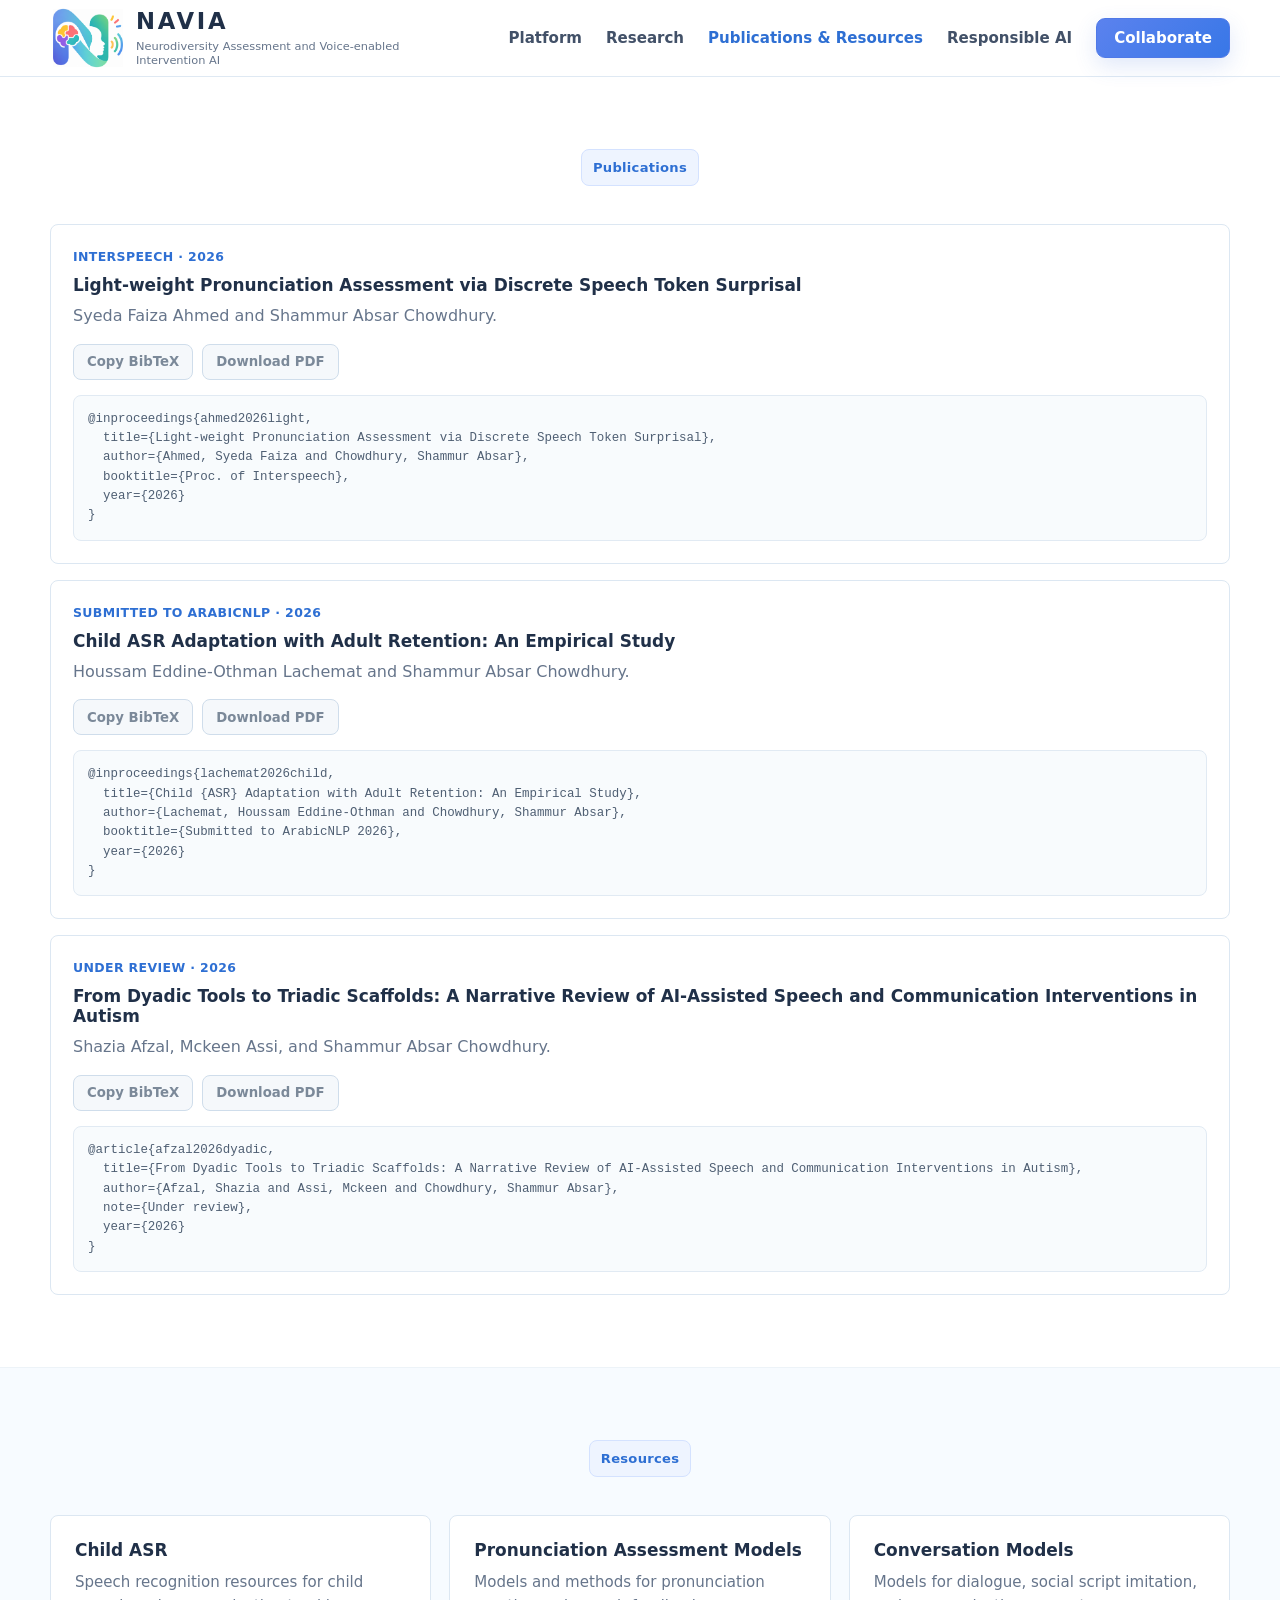
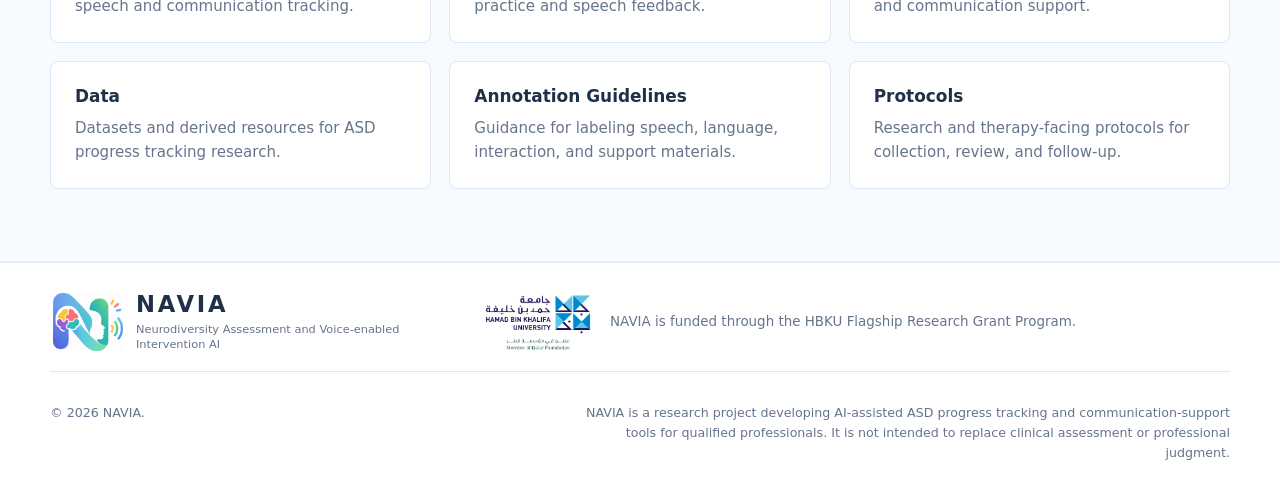
==== commit 8519b05d: "Simplify footer funding line" ====
--- a/publications.html
+++ b/publications.html
@@ -134,29 +134,14 @@
   </main>
 
   <footer class="site-footer">
-    <div class="container footer-grid">
-      <div>
-        <a class="brand footer-brand" href="index.html#home">
-          <img class="brand-mark" src="assets/navia-logo.png?v=20260818-adapted" alt="" width="80" height="80" />
-          <span class="brand-copy">
-            <strong>NAVIA</strong>
-            <small>Neurodiversity Assessment and Voice-enabled Intervention AI</small>
-          </span>
-        </a>
-      </div>
-      <div>
-        <h3>Explore</h3>
-        <a href="index.html#platform">Platform</a>
-        <a href="index.html#research">Research</a>
-        <a href="publications.html">Publications &amp; Resources</a>
-      </div>
-      <div>
-        <h3>Project</h3>
-        <a href="index.html#collaborate">Collaborate</a>
-        <a href="https://github.com/NAVIA-NeurodiversityWSpeech">GitHub</a>
-      </div>
-    </div>
-    <div class="container footer-funding">
+    <div class="container footer-brand-line">
+      <a class="brand footer-brand" href="index.html#home">
+        <img class="brand-mark" src="assets/navia-logo.png?v=20260818-adapted" alt="" width="80" height="80" />
+        <span class="brand-copy">
+          <strong>NAVIA</strong>
+          <small>Neurodiversity Assessment and Voice-enabled Intervention AI</small>
+        </span>
+      </a>
       <img src="assets/hbku-logo.png?v=20260819-funding" alt="Hamad Bin Khalifa University, Member of Qatar Foundation" width="627" height="318" />
       <p>NAVIA is funded through the HBKU Flagship Research Grant Program.</p>
     </div>
--- a/styles.css
+++ b/styles.css
@@ -358,38 +358,23 @@
 .contact-form .full { grid-column: 1 / -1; }
 .form-note { margin: 0; color: #278a7e !important; font-size: .86rem; }
 
-.site-footer { border-top: 1px solid var(--line); padding: 42px 0 24px; }
-.footer-grid {
-  display: grid;
-  grid-template-columns: 2fr 1fr 1fr;
-  gap: 36px;
-}
-.footer-grid h3 { margin-bottom: 10px; font-size: .91rem; }
-.footer-grid > div:not(:first-child) {
-  display: flex;
-  flex-direction: column;
-  align-items: flex-start;
-  gap: 8px;
-}
-.footer-grid a { color: var(--muted); font-size: .87rem; }
-.footer-grid a:hover { color: var(--blue-2); }
+.site-footer { border-top: 1px solid var(--line); padding: 28px 0 22px; }
+.footer-brand-line {
+  display: flex;
+  align-items: center;
+  gap: 18px;
+}
 .footer-brand .brand-copy small { max-width: 330px; line-height: 1.35; }
-.footer-funding {
-  display: flex;
-  align-items: center;
-  gap: 14px;
-  margin-top: 28px;
-  padding-top: 18px;
-  border-top: 1px solid var(--line);
-  color: var(--muted);
-  font-size: .84rem;
-}
-.footer-funding img {
-  width: 112px;
+.footer-brand-line > img {
+  width: 108px;
   height: auto;
   object-fit: contain;
 }
-.footer-funding p { margin: 0; }
+.footer-brand-line p {
+  margin: 0;
+  color: var(--muted);
+  font-size: .84rem;
+}
 .footer-bottom {
   display: flex;
   justify-content: space-between;
@@ -529,8 +514,7 @@
   .hero-grid,
   .research-simple,
   .responsible-block,
-  .cta-card,
-  .footer-grid { grid-template-columns: 1fr; }
+  .cta-card { grid-template-columns: 1fr; }
   .core-grid { grid-template-columns: 1fr; }
   .hero-copy { order: 1; }
   .hero-visual {
@@ -542,7 +526,10 @@
     height: auto;
     aspect-ratio: 3 / 2;
   }
-  .footer-funding { align-items: flex-start; }
+  .footer-brand-line {
+    align-items: flex-start;
+    flex-wrap: wrap;
+  }
   .footer-bottom { flex-direction: column; }
   .footer-bottom p:last-child { text-align: left; }
 }
@@ -561,5 +548,5 @@
   .contact-form .full { grid-column: auto; }
   .cta-card,
   .responsible-block { padding: 26px 20px; }
-  .footer-funding { flex-direction: column; }
-}
+  .footer-brand-line { flex-direction: column; }
+}
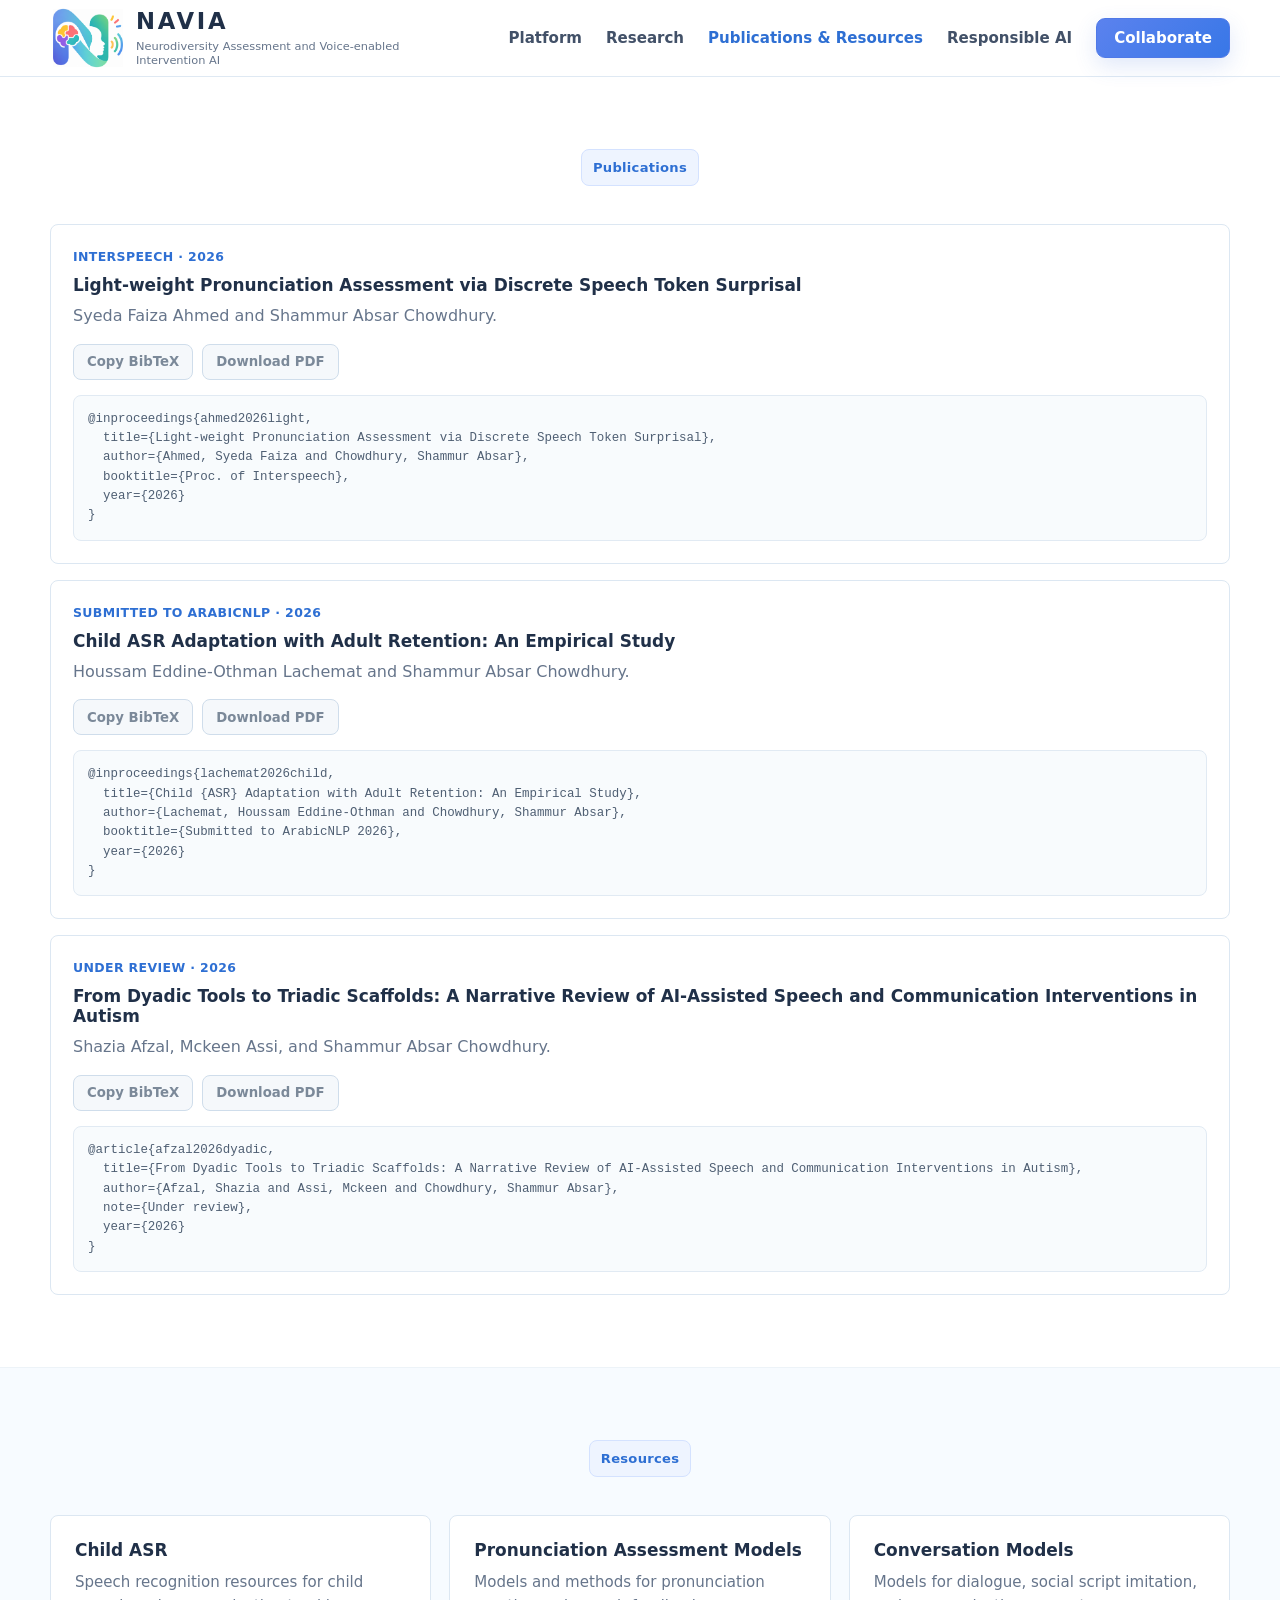
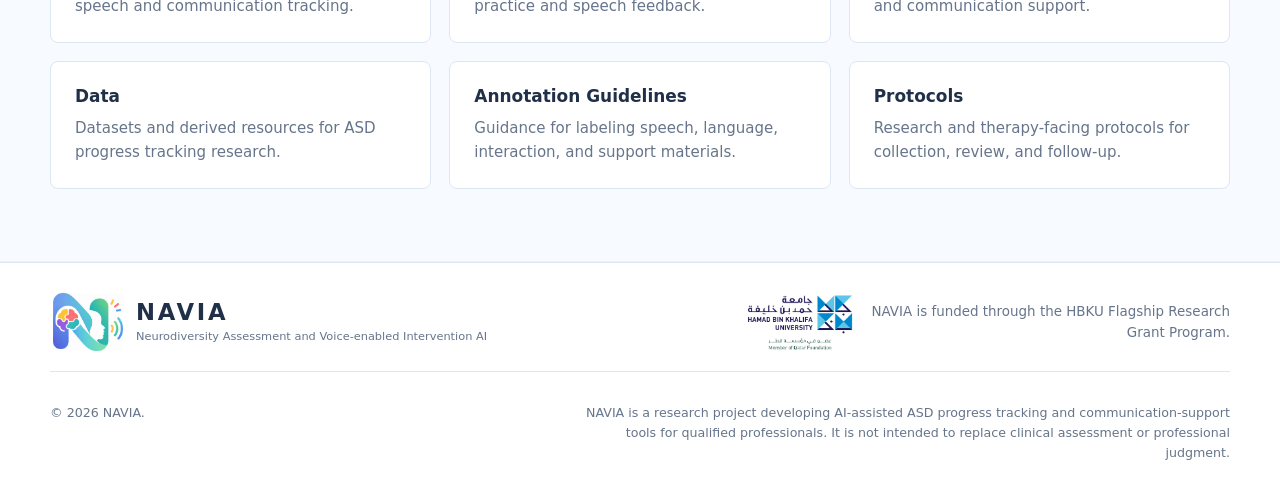
==== commit 8120a386: "Align footer funding to right" ====
--- a/publications.html
+++ b/publications.html
@@ -142,8 +142,10 @@
           <small>Neurodiversity Assessment and Voice-enabled Intervention AI</small>
         </span>
       </a>
-      <img src="assets/hbku-logo.png?v=20260819-funding" alt="Hamad Bin Khalifa University, Member of Qatar Foundation" width="627" height="318" />
-      <p>NAVIA is funded through the HBKU Flagship Research Grant Program.</p>
+      <div class="footer-funding-side">
+        <img src="assets/hbku-logo.png?v=20260819-funding" alt="Hamad Bin Khalifa University, Member of Qatar Foundation" width="627" height="318" />
+        <p>NAVIA is funded through the HBKU Flagship Research Grant Program.</p>
+      </div>
     </div>
     <div class="container footer-bottom">
       <p>© <span id="year"></span> NAVIA.</p>
--- a/styles.css
+++ b/styles.css
@@ -163,6 +163,7 @@
 .section-heading { max-width: 760px; margin: 0 auto 38px; text-align: center; }
 .section-heading h2 { margin-top: 13px; }
 .section-heading p { margin: 14px 0 0; color: var(--muted); font-size: 1.02rem; }
+#workflow .section-heading { margin-bottom: 22px; }
 
 .core-grid {
   display: grid;
@@ -215,80 +216,60 @@
   font-weight: 700;
 }
 
-.workflow-grid {
-  display: grid;
-  grid-template-columns: 1fr auto 1fr auto 1fr auto 1fr;
-  gap: 14px;
-  align-items: stretch;
-}
-.workflow-step {
-  position: relative;
-  padding: 20px 18px 18px;
+.workflow-diagram {
+  width: min(100%, 800px);
+  margin: 0 auto;
+  overflow: hidden;
   border: 1px solid var(--line);
-  border-top: 4px solid #78d4c8;
-  border-radius: 8px;
-  background: white;
-  box-shadow: 0 12px 26px rgba(45,72,96,.06);
-}
-.workflow-step:nth-of-type(2) { border-top-color: #8da8ef; }
-.workflow-step:nth-of-type(3) { border-top-color: #f3c657; }
-.workflow-step:nth-of-type(4) { border-top-color: #7ad391; }
-.workflow-step h3 { margin-top: 15px; }
-.workflow-step p { margin: 8px 0 0; color: var(--muted); font-size: .9rem; }
-.workflow-step small {
+  border-radius: 8px;
+  background: white;
+  box-shadow: 0 18px 36px rgba(45,72,96,.08);
+}
+.workflow-diagram img {
   display: block;
+  width: 100%;
+  height: auto;
+}
+
+.research-card {
+  display: grid;
+  grid-template-columns: 1fr 1fr;
+  gap: 32px;
+  align-items: center;
+  padding: 28px;
+  border: 1px solid var(--line);
+  border-radius: 8px;
+  background: white;
+}
+.research-copy h2 {
   margin-top: 13px;
-  color: #52647b;
-  font-size: .76rem;
+  font-size: clamp(1.45rem, 2.2vw, 2rem);
+}
+.research-copy p { margin: 14px 0 0; color: var(--muted); }
+.research-tags {
+  display: grid;
+  gap: 10px;
+}
+.research-tags div {
+  padding: 14px 15px;
+  border: 1px solid #dce8f2;
+  border-radius: 8px;
+  background: #fbfdff;
+}
+.research-tags span,
+.research-tags strong {
+  display: block;
+}
+.research-tags span {
+  color: var(--ink);
+  font-size: .93rem;
+  font-weight: 800;
+}
+.research-tags strong {
+  margin-top: 4px;
+  color: var(--muted);
+  font-size: .82rem;
   font-weight: 700;
-}
-.workflow-arrow {
-  display: grid;
-  place-items: center;
-  color: #7d8ba0;
-  font-size: 1.35rem;
-}
-.step-number {
-  width: 30px;
-  height: 30px;
-  display: grid;
-  place-items: center;
-  border-radius: 8px;
-  background: #edf3ff;
-  color: var(--blue-2);
-  font-weight: 800;
-}
-.loop-note {
-  width: fit-content;
-  margin: 20px auto 0;
-  padding: 8px 12px;
-  border-radius: 8px;
-  background: #ecf8f5;
-  color: #278c80;
-  font-size: .86rem;
-  font-weight: 700;
-}
-
-.research-simple {
-  max-width: 820px;
-  text-align: center;
-}
-.research-copy p { margin: 16px auto 0; color: var(--muted); }
-.research-tags {
-  display: flex;
-  justify-content: center;
-  flex-wrap: wrap;
-  gap: 8px 14px;
-  margin-top: 20px;
-  color: #52647b;
-  font-size: .86rem;
-  font-weight: 700;
-}
-.research-tags span + span::before {
-  content: "·";
-  margin-right: 14px;
-  color: #94a4b8;
-  font-weight: 800;
 }
 
 .responsible-block {
@@ -362,18 +343,36 @@
 .footer-brand-line {
   display: flex;
   align-items: center;
-  gap: 18px;
-}
-.footer-brand .brand-copy small { max-width: 330px; line-height: 1.35; }
-.footer-brand-line > img {
+  justify-content: space-between;
+  gap: 32px;
+}
+.footer-brand {
+  flex: 0 0 auto;
+  min-width: 420px;
+}
+.footer-brand .brand-copy small {
+  max-width: none;
+  line-height: 1.35;
+  white-space: nowrap;
+}
+.footer-funding-side {
+  display: flex;
+  align-items: center;
+  justify-content: flex-end;
+  gap: 16px;
+  text-align: right;
+}
+.footer-funding-side img {
   width: 108px;
   height: auto;
+  flex: 0 0 auto;
   object-fit: contain;
 }
-.footer-brand-line p {
+.footer-funding-side p {
   margin: 0;
   color: var(--muted);
   font-size: .84rem;
+  max-width: 360px;
 }
 .footer-bottom {
   display: flex;
@@ -484,8 +483,6 @@
 @media (max-width: 1050px) {
   .main-nav { gap: 16px; }
   .hero-grid { gap: 38px; }
-  .workflow-grid { grid-template-columns: 1fr 1fr; }
-  .workflow-arrow { display: none; }
   .resource-grid { grid-template-columns: 1fr 1fr; }
 }
 
@@ -512,7 +509,7 @@
 
   .hero { padding-top: 40px; }
   .hero-grid,
-  .research-simple,
+  .research-card,
   .responsible-block,
   .cta-card { grid-template-columns: 1fr; }
   .core-grid { grid-template-columns: 1fr; }
@@ -529,7 +526,9 @@
   .footer-brand-line {
     align-items: flex-start;
     flex-wrap: wrap;
+    gap: 20px;
   }
+  .footer-funding-side { margin-left: auto; }
   .footer-bottom { flex-direction: column; }
   .footer-bottom p:last-child { text-align: left; }
 }
@@ -542,11 +541,21 @@
   .hero-title { font-size: 1.85rem; }
   .hero-actions { flex-direction: column; align-items: stretch; }
   .section { padding: 58px 0; }
-  .workflow-grid,
   .resource-grid,
   .contact-form { grid-template-columns: 1fr; }
+  .workflow-diagram { width: 100%; }
   .contact-form .full { grid-column: auto; }
   .cta-card,
   .responsible-block { padding: 26px 20px; }
+  .footer-brand {
+    min-width: 0;
+    width: 100%;
+  }
+  .footer-brand .brand-copy small { white-space: normal; }
   .footer-brand-line { flex-direction: column; }
-}
+  .footer-funding-side {
+    margin-left: 0;
+    justify-content: flex-start;
+    text-align: left;
+  }
+}
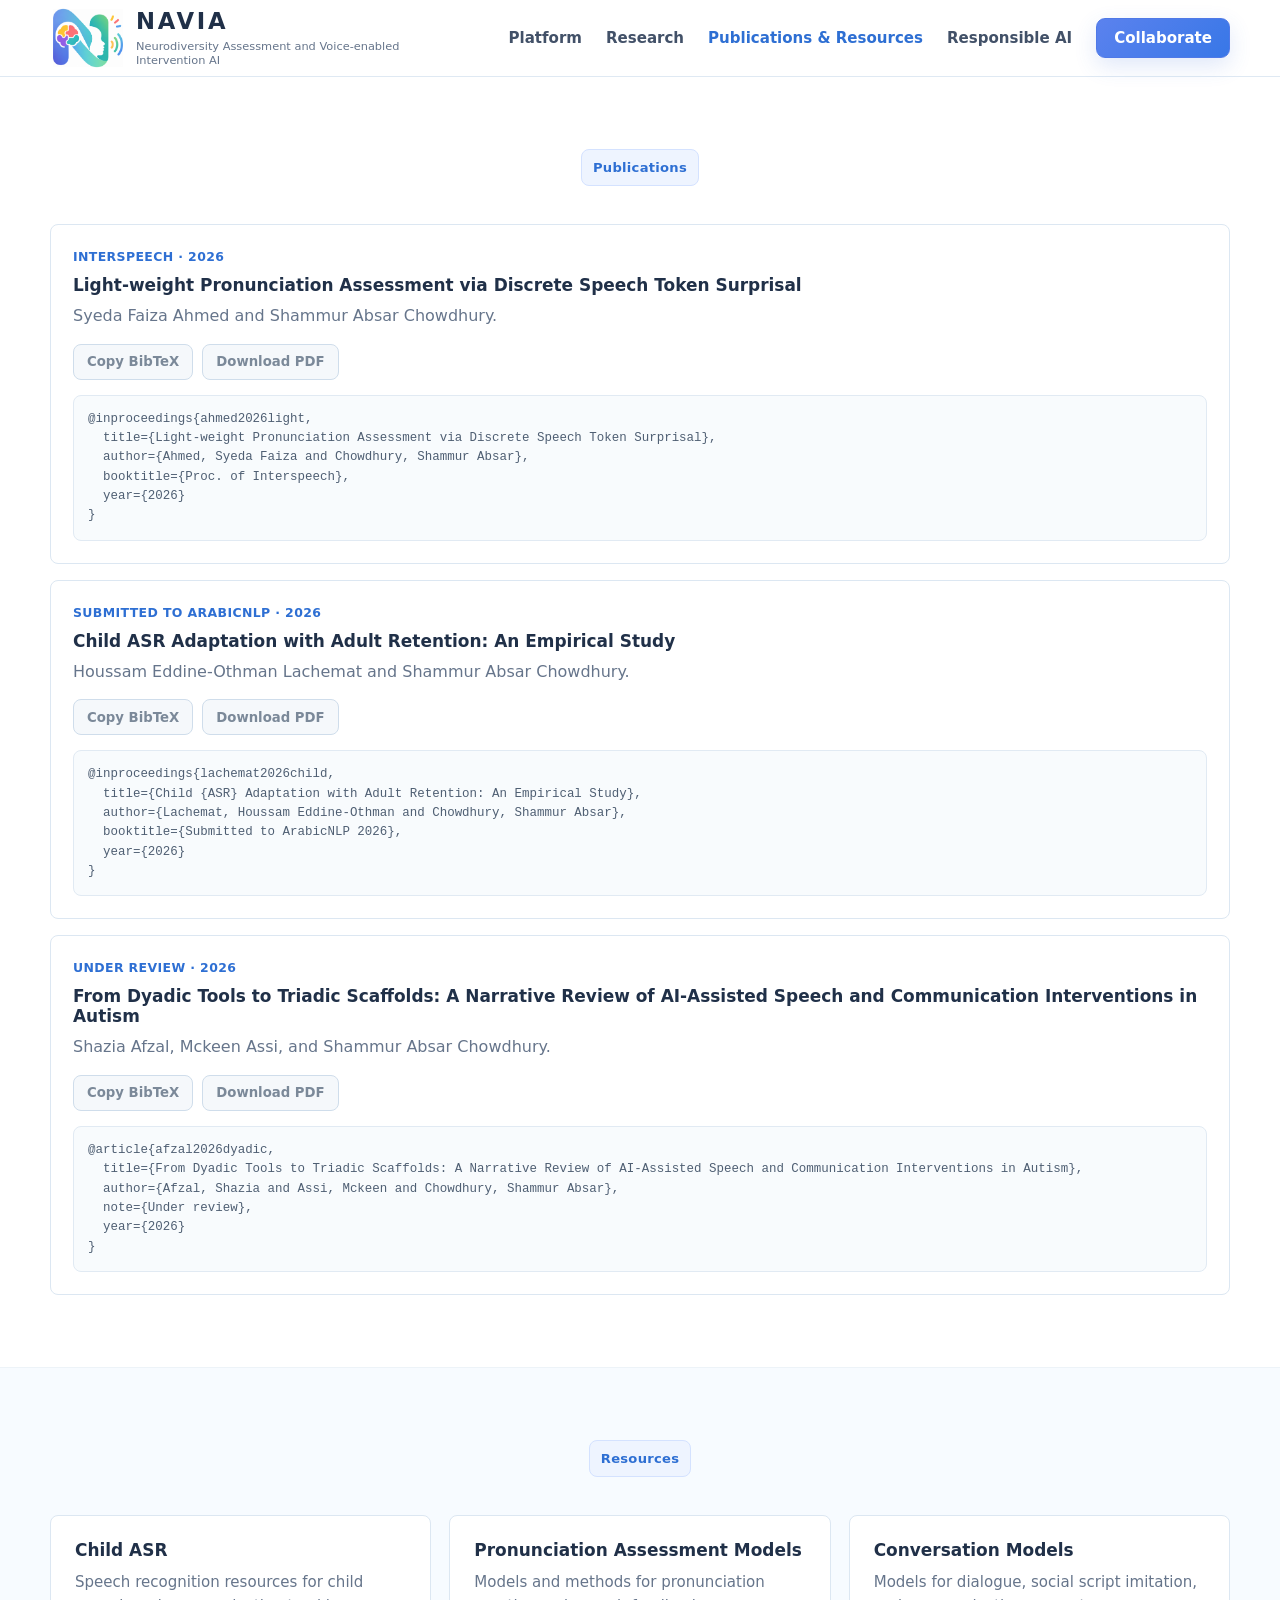
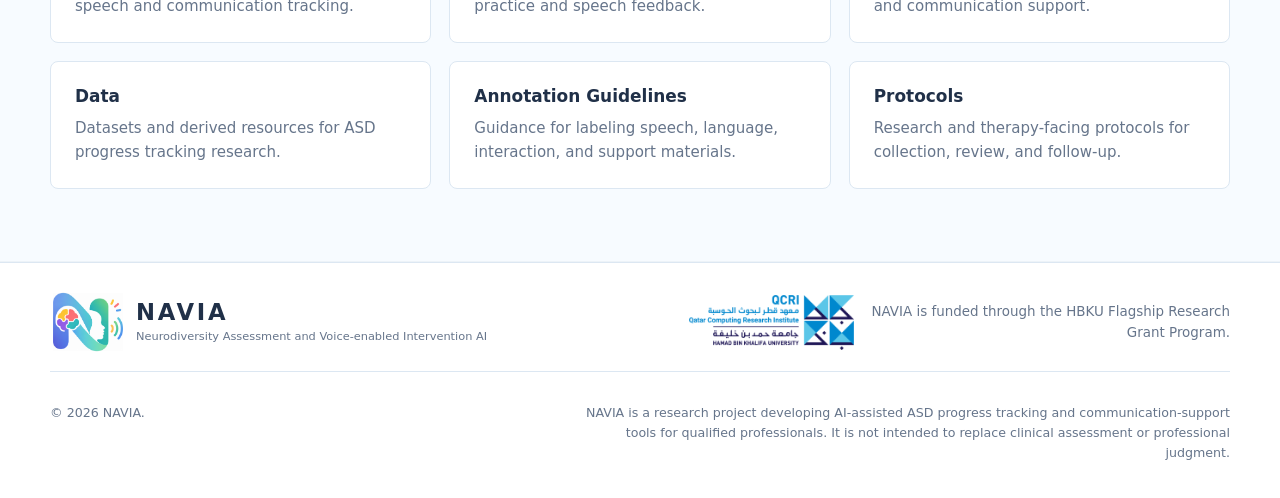
==== commit 249d12ec: "Replace footer HBKU logo with QCRI logo" ====
--- a/publications.html
+++ b/publications.html
@@ -143,7 +143,7 @@
         </span>
       </a>
       <div class="footer-funding-side">
-        <img src="assets/hbku-logo.png?v=20260819-funding" alt="Hamad Bin Khalifa University, Member of Qatar Foundation" width="627" height="318" />
+        <img src="assets/qcri-logo.png?v=20260819-qcri" alt="Qatar Computing Research Institute, Hamad Bin Khalifa University" width="768" height="256" />
         <p>NAVIA is funded through the HBKU Flagship Research Grant Program.</p>
       </div>
     </div>
--- a/styles.css
+++ b/styles.css
@@ -363,8 +363,8 @@
   text-align: right;
 }
 .footer-funding-side img {
-  width: 108px;
-  height: auto;
+  width: auto;
+  height: 55px;
   flex: 0 0 auto;
   object-fit: contain;
 }
@@ -558,4 +558,5 @@
     justify-content: flex-start;
     text-align: left;
   }
-}
+  .footer-funding-side img { height: 48px; }
+}
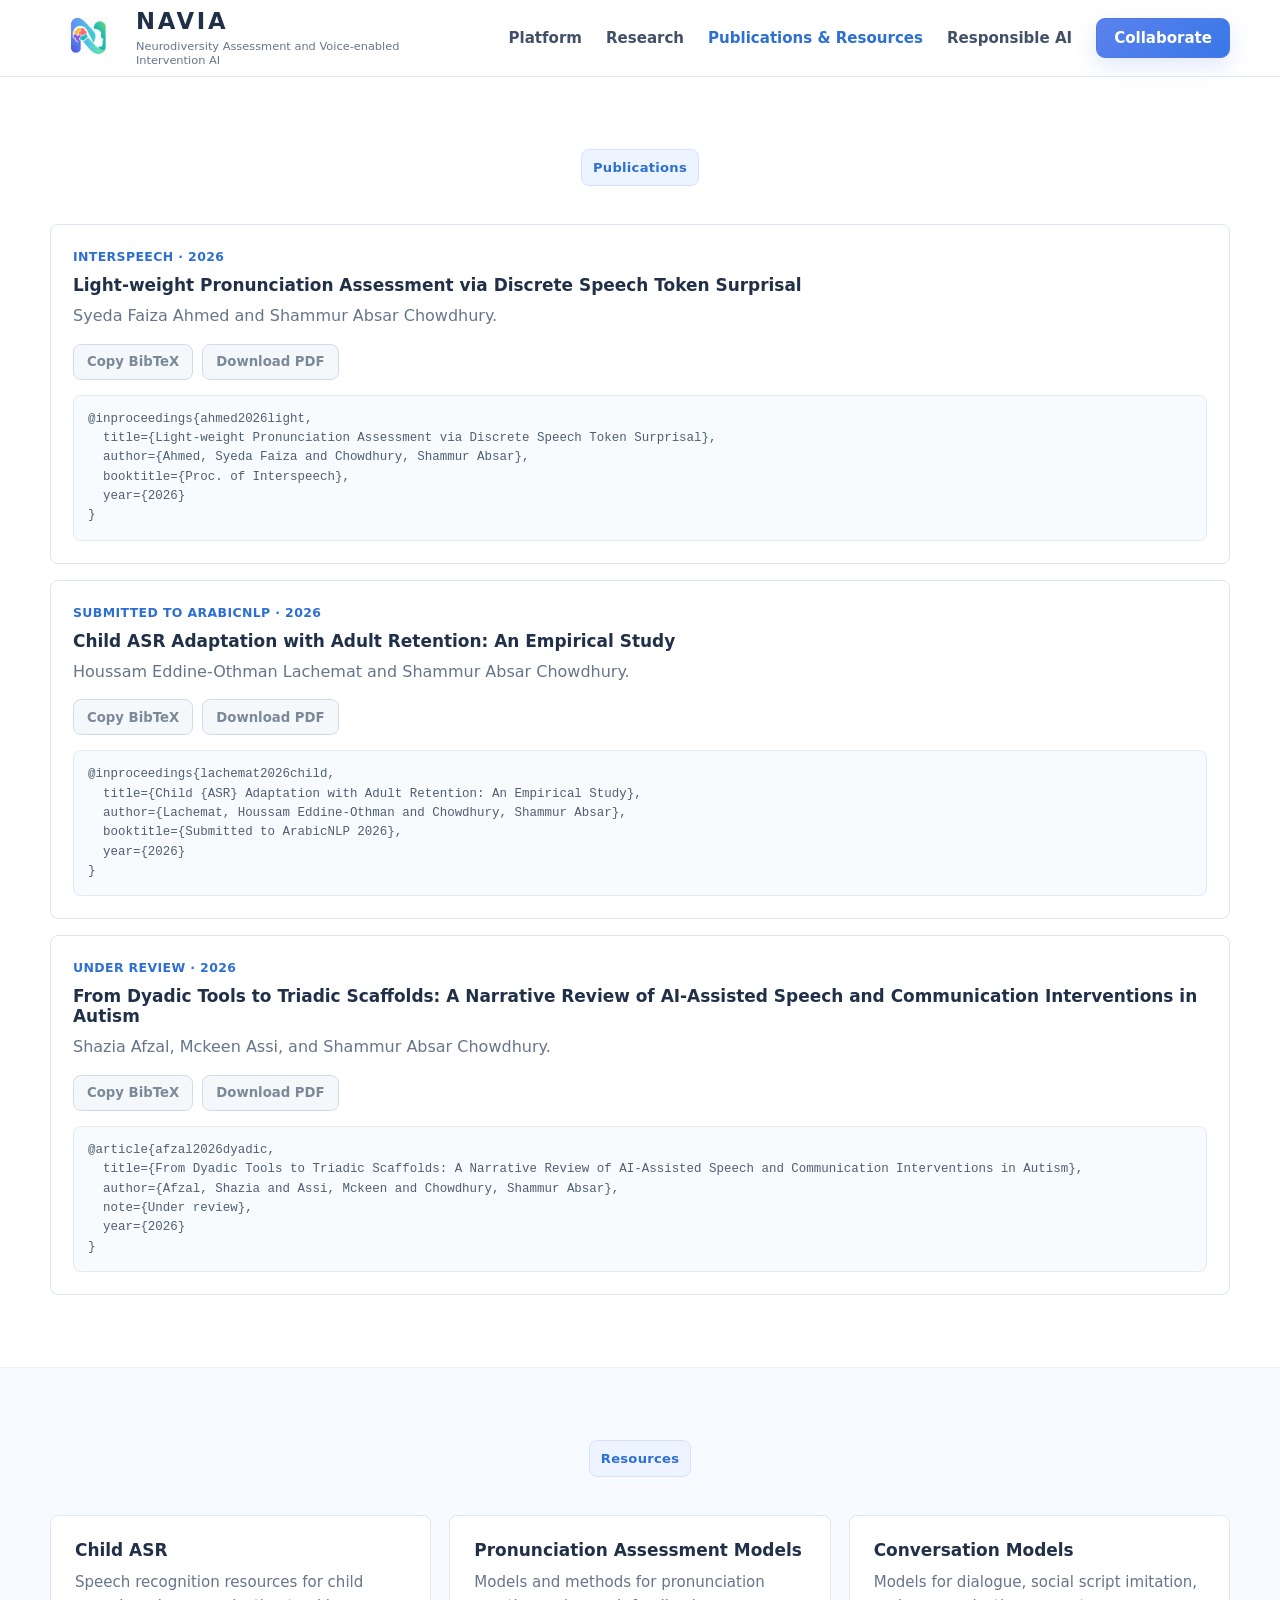
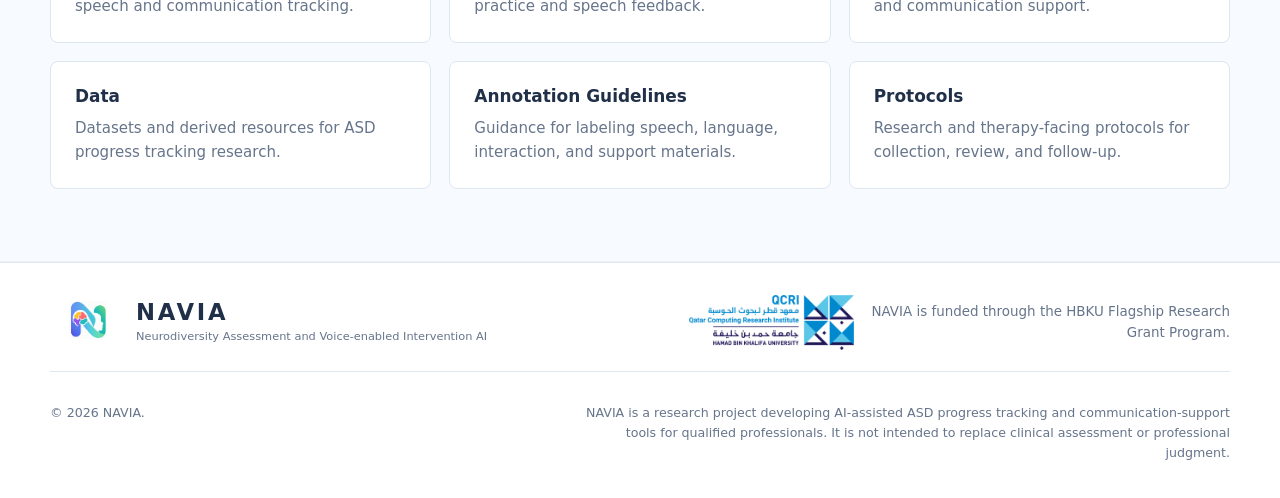
==== commit 6783a61c: "Update NAVIA logo" ====
--- a/publications.html
+++ b/publications.html
@@ -17,7 +17,7 @@
   <header class="site-header">
     <div class="container nav-wrap">
       <a class="brand" href="index.html#home" aria-label="NAVIA home">
-        <img class="brand-mark" src="assets/navia-logo.png?v=20260818-adapted" alt="" width="80" height="80" />
+        <img class="brand-mark" src="assets/navia-logo.png?v=20260819-logo-2" alt="" width="80" height="80" />
         <span class="brand-copy">
           <strong>NAVIA</strong>
           <small>Neurodiversity Assessment and Voice-enabled Intervention AI</small>
@@ -136,7 +136,7 @@
   <footer class="site-footer">
     <div class="container footer-brand-line">
       <a class="brand footer-brand" href="index.html#home">
-        <img class="brand-mark" src="assets/navia-logo.png?v=20260818-adapted" alt="" width="80" height="80" />
+        <img class="brand-mark" src="assets/navia-logo.png?v=20260819-logo-2" alt="" width="80" height="80" />
         <span class="brand-copy">
           <strong>NAVIA</strong>
           <small>Neurodiversity Assessment and Voice-enabled Intervention AI</small>
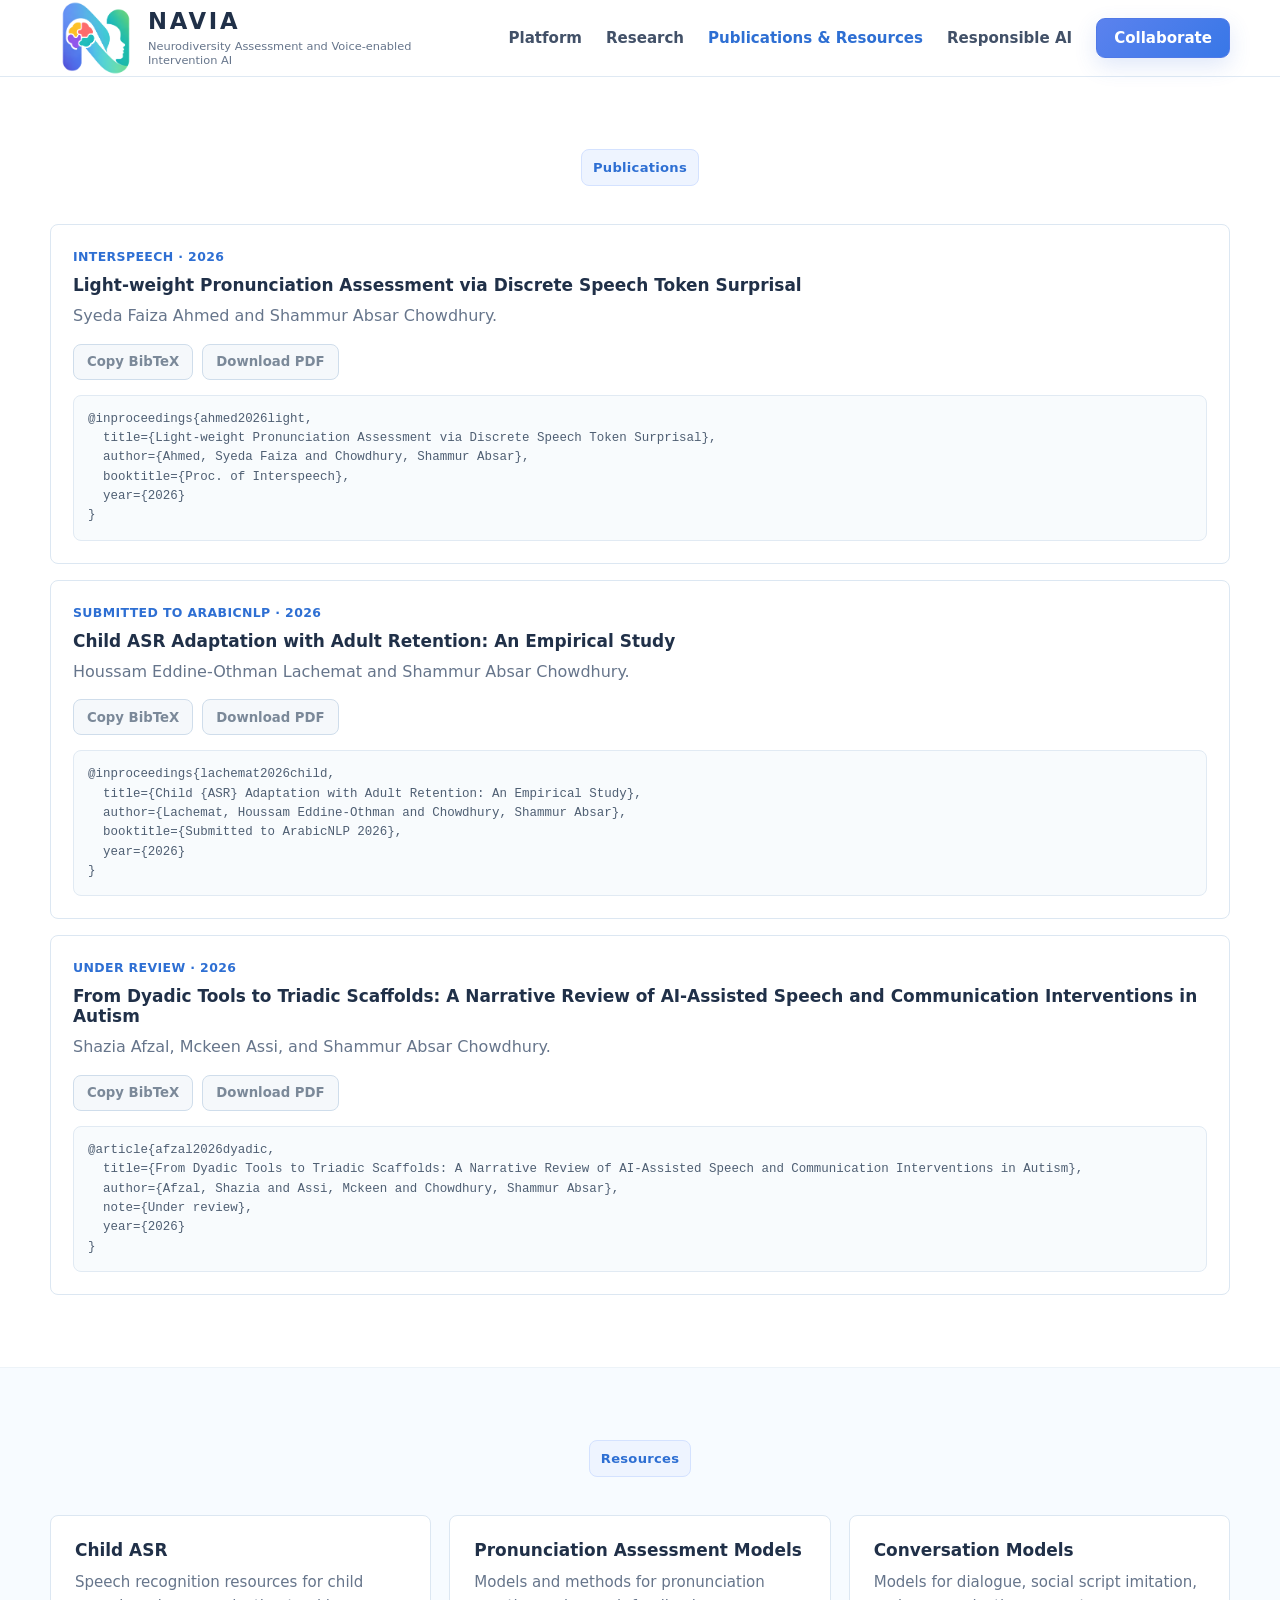
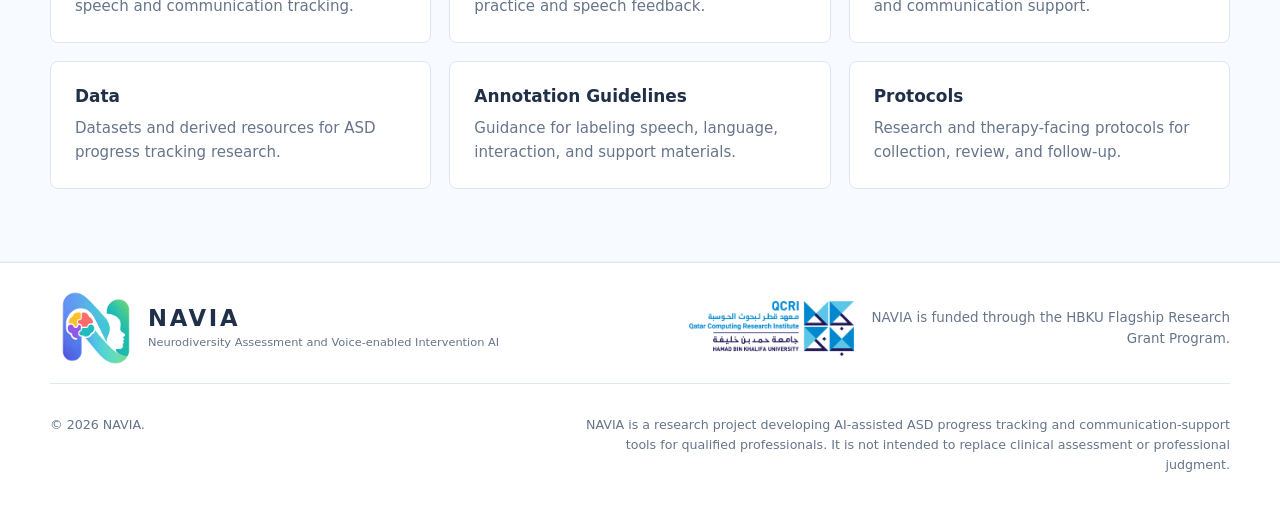
==== commit 21403ca3: "Trim NAVIA logo spacing" ====
--- a/publications.html
+++ b/publications.html
@@ -17,7 +17,7 @@
   <header class="site-header">
     <div class="container nav-wrap">
       <a class="brand" href="index.html#home" aria-label="NAVIA home">
-        <img class="brand-mark" src="assets/navia-logo.png?v=20260819-logo-2" alt="" width="80" height="80" />
+        <img class="brand-mark" src="assets/navia-logo.png?v=20260819-logo-trim" alt="" width="80" height="80" />
         <span class="brand-copy">
           <strong>NAVIA</strong>
           <small>Neurodiversity Assessment and Voice-enabled Intervention AI</small>
@@ -136,7 +136,7 @@
   <footer class="site-footer">
     <div class="container footer-brand-line">
       <a class="brand footer-brand" href="index.html#home">
-        <img class="brand-mark" src="assets/navia-logo.png?v=20260819-logo-2" alt="" width="80" height="80" />
+        <img class="brand-mark" src="assets/navia-logo.png?v=20260819-logo-trim" alt="" width="80" height="80" />
         <span class="brand-copy">
           <strong>NAVIA</strong>
           <small>Neurodiversity Assessment and Voice-enabled Intervention AI</small>
--- a/styles.css
+++ b/styles.css
@@ -55,8 +55,8 @@
   justify-content: space-between;
   gap: 24px;
 }
-.brand { display: inline-flex; align-items: center; gap: 10px; }
-.brand-mark { width: 76px; height: 62px; object-fit: contain; flex: 0 0 auto; }
+.brand { display: inline-flex; align-items: center; gap: 6px; }
+.brand-mark { width: 92px; height: 74px; object-fit: contain; flex: 0 0 auto; }
 .brand-copy { display: flex; flex-direction: column; line-height: 1.08; }
 .brand-copy strong { font-size: 1.42rem; letter-spacing: .12em; font-weight: 700; }
 .brand-copy small {
@@ -536,7 +536,7 @@
 @media (max-width: 560px) {
   .brand-copy small { display: none; }
   .nav-wrap { min-height: 68px; }
-  .brand-mark { width: 68px; height: 54px; }
+  .brand-mark { width: 78px; height: 62px; }
   .hero { padding: 34px 0 48px; }
   .hero-title { font-size: 1.85rem; }
   .hero-actions { flex-direction: column; align-items: stretch; }
